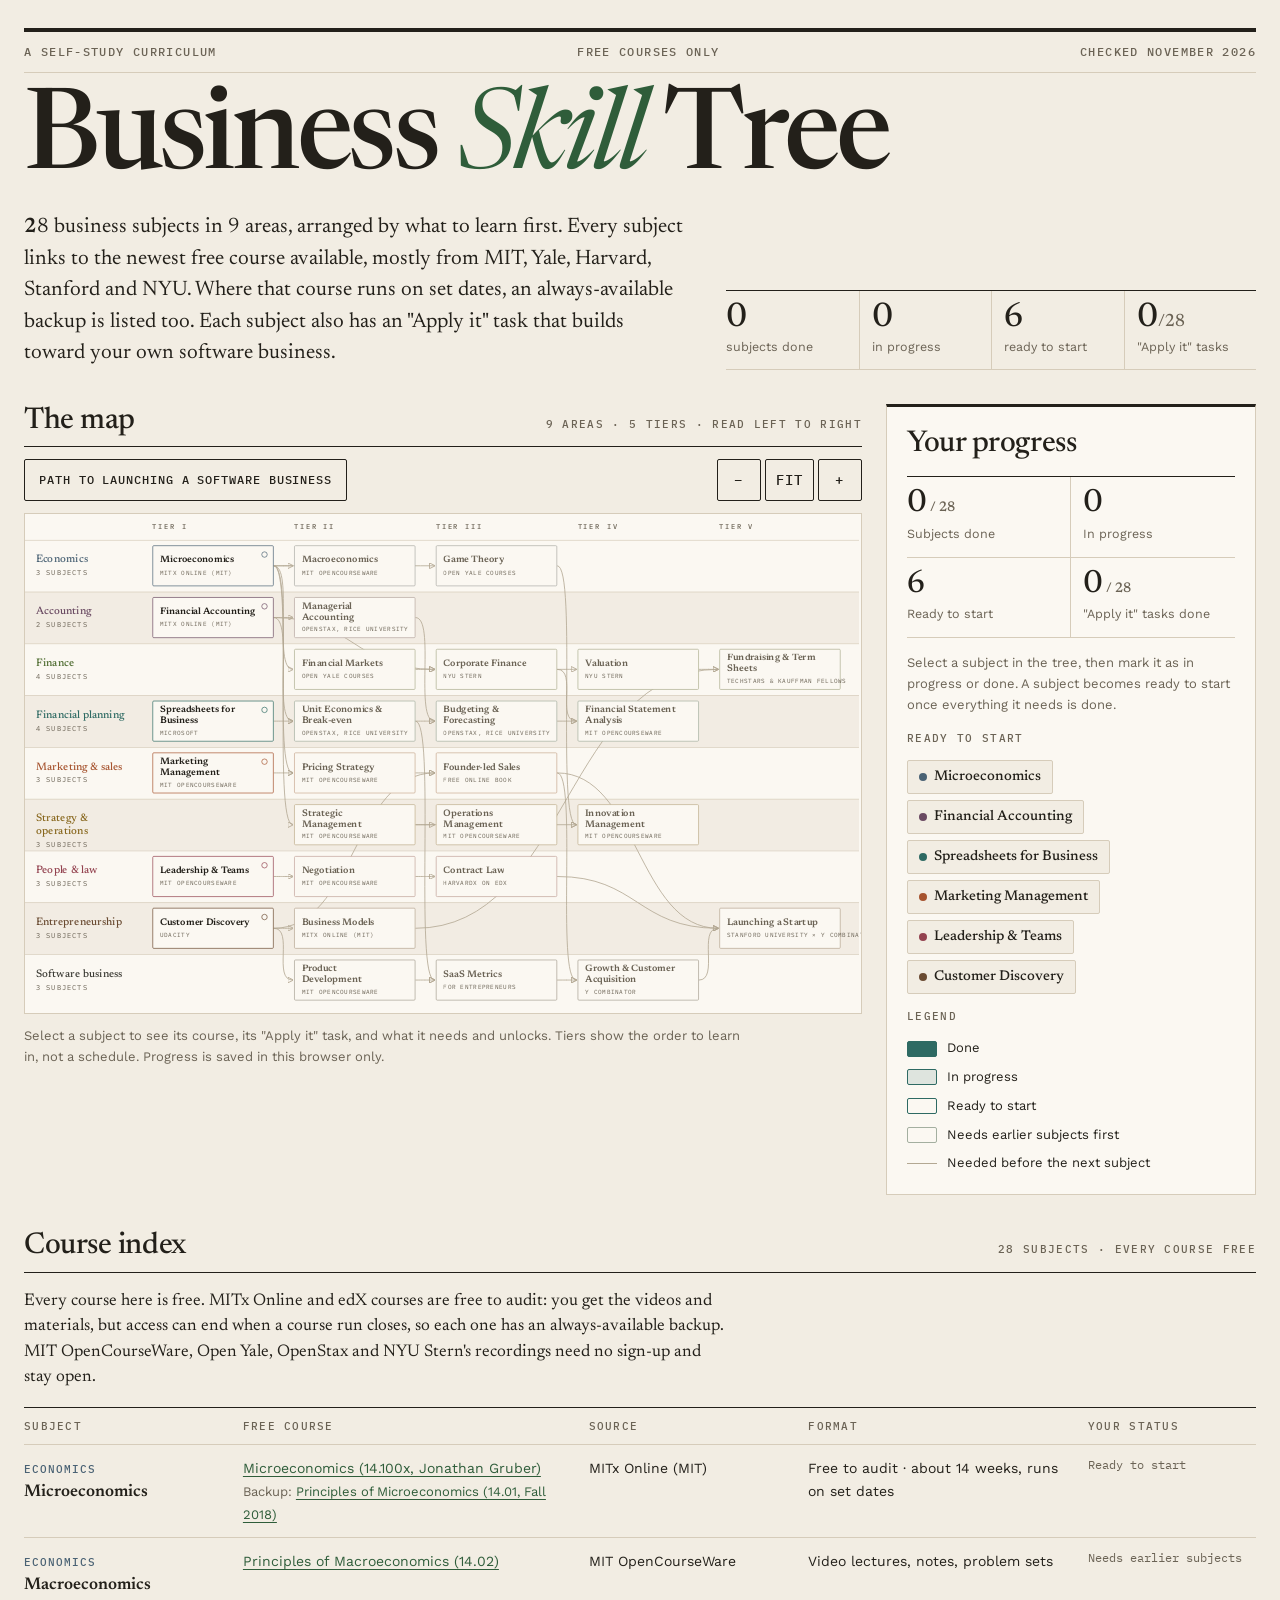
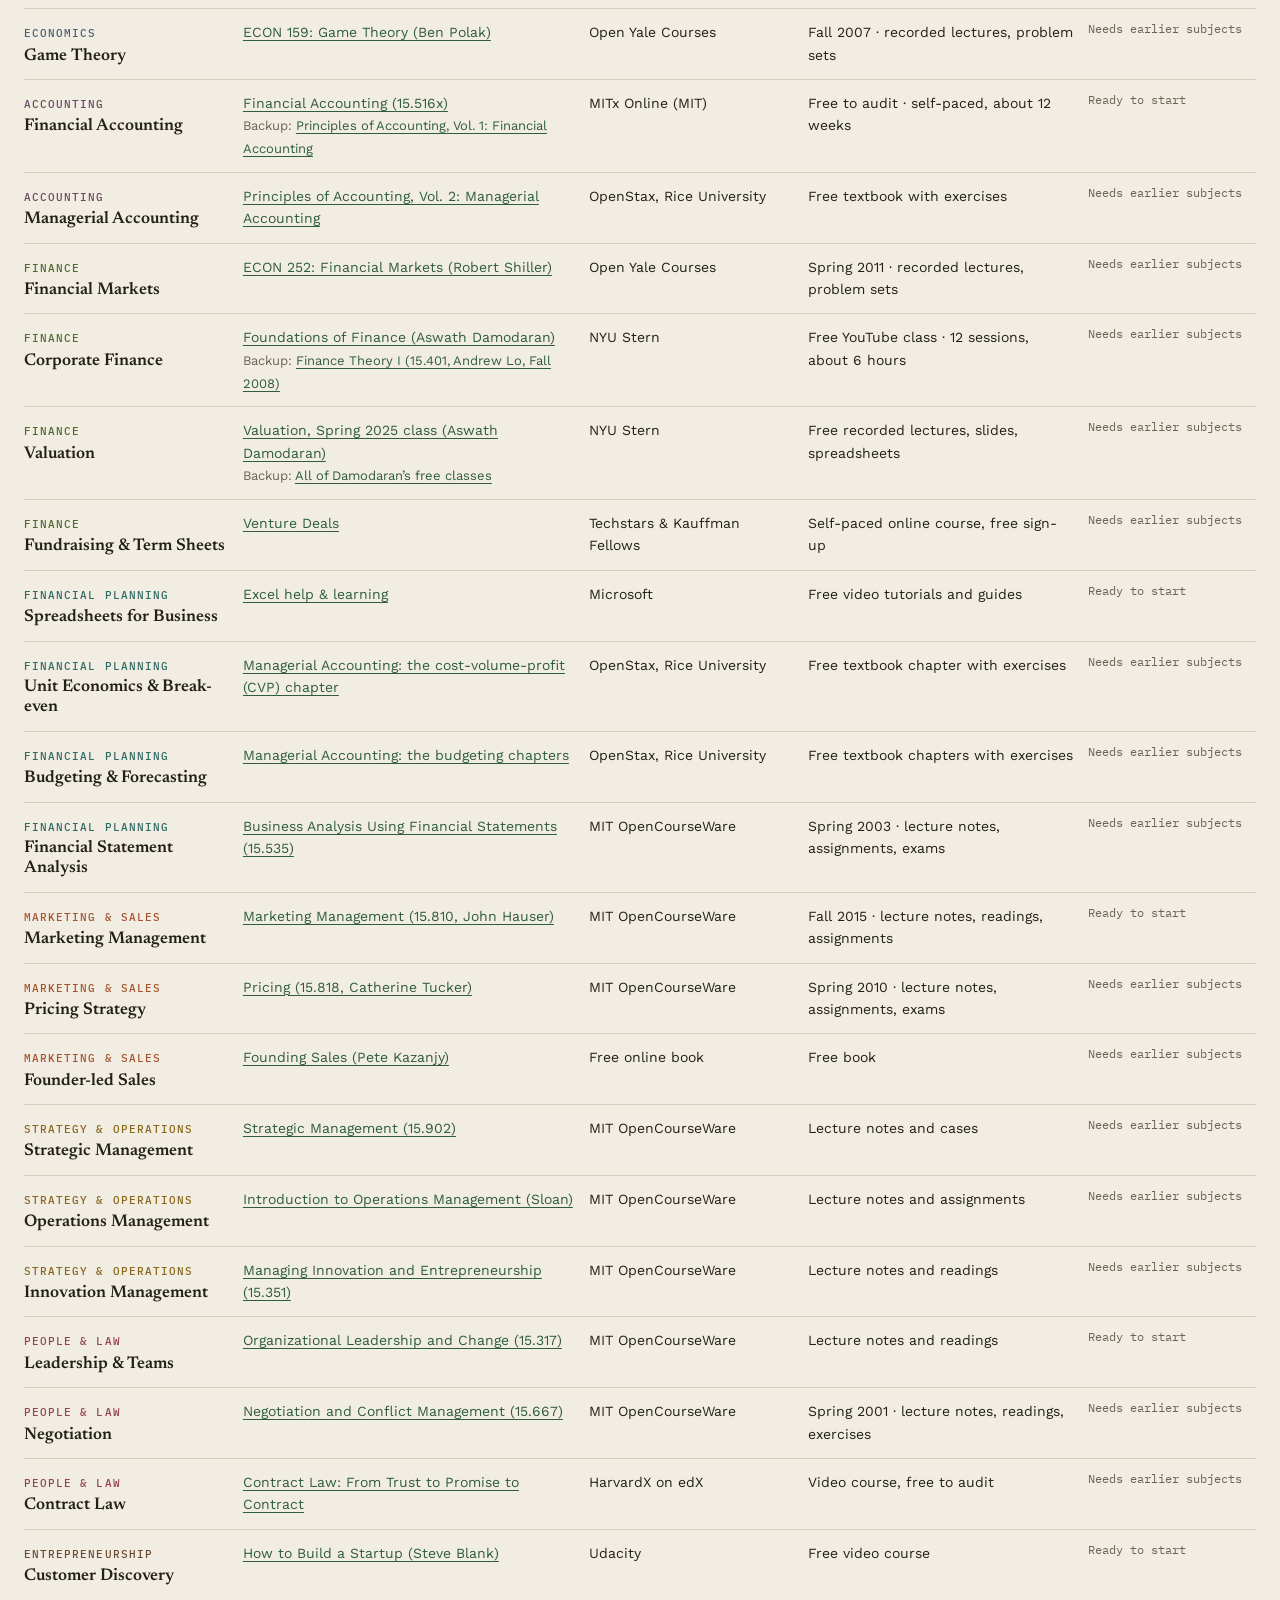
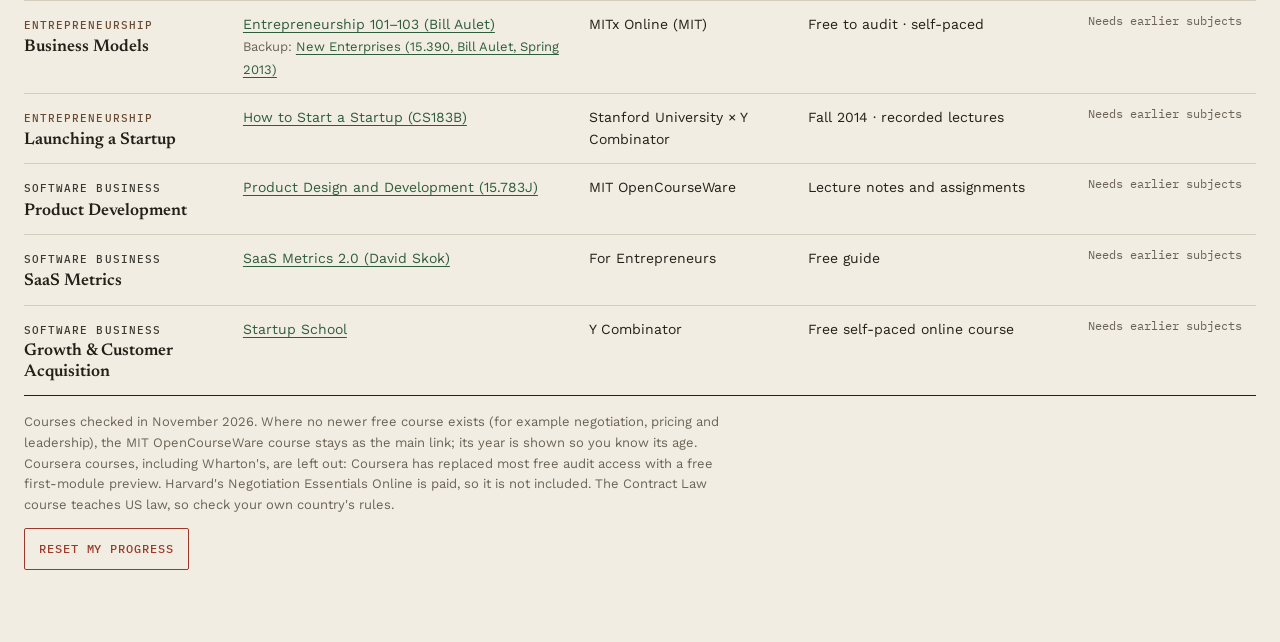
==== index.html @ 98a917b0 "Add Business Skill Tree app A single-page self-study map of 28 business subjects linked to free cour" ====
<!doctype html>
<html lang="en">
<head>
<meta charset="utf-8">
<meta name="viewport" content="width=device-width, initial-scale=1, viewport-fit=cover">
<title>Business Skill Tree</title>
<link rel="preconnect" href="https://fonts.googleapis.com">
<link rel="preconnect" href="https://fonts.gstatic.com" crossorigin>
<link rel="stylesheet" href="https://fonts.googleapis.com/css2?family=Newsreader:ital,opsz,wght@0,6..72,400;0,6..72,500;0,6..72,600;1,6..72,400;1,6..72,500&family=Work+Sans:wght@400;500;600&family=IBM+Plex+Mono:wght@400;500&display=swap">
<style>
/* Layout: editorial masthead over a field-guide spread: skill-tree plate (rows = areas, columns = tiers) beside a notes column; course index below.
   Palette: paper, soil ink, moss accent; each area takes a natural pigment (stone, heather, moss, sage, clay, ochre, madder, soil, graphite). */
:root{
  --paper:#F2EDE3; --sheet:#FBF8F2; --wash:#EAE3D6; --ink:#23201A; --muted:#6B6355; --rule:#D6CCBA; --edge:#B3A893; --focus:#23201A;
  --accent:#2F5D3A; --accent-wash:#E2E8DA; --good:#3E6B34; --danger:#9B3A2A; --on-lane:#FBF8F2;
  --econ:#4A6274; --acct:#6A4A62; --fin:#4D6B2F; --plan:#2E6A63; --mkt:#A6532E; --strat:#87661C; --people:#93424F; --entre:#6A4B32; --soft:#3A3A33;
  --f-display:"Newsreader", "Iowan Old Style", Georgia, serif;
  --f-body:"Work Sans", ui-sans-serif, system-ui, -apple-system, "Segoe UI", sans-serif;
  --f-mono:"IBM Plex Mono", ui-monospace, SFMono-Regular, Menlo, monospace;
}
@media (prefers-color-scheme: dark){ :root:not([data-theme="light"]){
  --paper:#1A1712; --sheet:#221E18; --wash:#2B261E; --ink:#EDE6D8; --muted:#A89F8E; --rule:#3A342B; --edge:#5A5244; --focus:#EDE6D8;
  --accent:#9CC59F; --accent-wash:#26301F; --good:#A8C487; --danger:#E38C78; --on-lane:#1A1712;
  --econ:#9DB4C6; --acct:#C6A2BC; --fin:#A8C487; --plan:#86C2B8; --mkt:#E39A72; --strat:#D9B866; --people:#E0959F; --entre:#C9A57F; --soft:#D8D2C2;
  color-scheme:dark } }
:root[data-theme="dark"]{
  --paper:#1A1712; --sheet:#221E18; --wash:#2B261E; --ink:#EDE6D8; --muted:#A89F8E; --rule:#3A342B; --edge:#5A5244; --focus:#EDE6D8;
  --accent:#9CC59F; --accent-wash:#26301F; --good:#A8C487; --danger:#E38C78; --on-lane:#1A1712;
  --econ:#9DB4C6; --acct:#C6A2BC; --fin:#A8C487; --plan:#86C2B8; --mkt:#E39A72; --strat:#D9B866; --people:#E0959F; --entre:#C9A57F; --soft:#D8D2C2;
  color-scheme:dark }

*{box-sizing:border-box}
body{background:var(--paper);color:var(--ink);font:400 15px/1.6 var(--f-body)}
.wrap{max-width:1500px;margin:0 auto;padding-block:20px 64px;padding-left:max(16px, env(safe-area-inset-left, 0px));padding-right:max(16px, env(safe-area-inset-right, 0px));display:flex;flex-direction:column;gap:34px}
h1,h2,h3{margin:0;text-wrap:balance}
h1,h2{font-family:var(--f-display);font-weight:500;letter-spacing:-.015em}
h2{font-size:clamp(24px,2.6vw,30px);line-height:1.15}
h3{font:500 11px/1.3 var(--f-mono);text-transform:uppercase;letter-spacing:.12em;color:var(--muted)}
p{margin:0}
a{color:var(--accent);text-underline-offset:3px;text-decoration-thickness:1px}
.mono{font-family:var(--f-mono)}

/* Masthead */
header.mast{display:flex;flex-direction:column;gap:18px;border-top:4px solid var(--ink);padding-top:12px}
.dateline{display:flex;flex-wrap:wrap;justify-content:space-between;gap:6px 18px;font:500 11.5px/1.4 var(--f-mono);text-transform:uppercase;letter-spacing:.12em;color:var(--muted);padding-bottom:12px;border-bottom:1px solid var(--rule)}
.mast h1{font-size:clamp(48px,9vw,112px);line-height:.92;letter-spacing:-.035em;font-weight:500;font-variation-settings:"opsz" 72}
.mast h1 em{font-style:italic;font-weight:400;color:var(--accent)}
.mast-row{display:grid;grid-template-columns:minmax(0,1fr);gap:18px 40px;align-items:end}
@media (min-width:900px){.mast-row{grid-template-columns:minmax(0,1.25fr) minmax(0,1fr)}}
.lede{max-width:56ch;font:400 clamp(18px,1.7vw,21px)/1.5 var(--f-display);color:var(--ink)}
.lede::first-letter{font-weight:600}
.stats{display:grid;grid-template-columns:repeat(4,minmax(0,1fr));border-top:1px solid var(--ink);border-bottom:1px solid var(--rule)}
.stats span{display:flex;flex-direction:column;gap:2px;padding:10px 12px 12px;font-size:12.5px;color:var(--muted);border-left:1px solid var(--rule)}
.stats span:first-child{border-left:0;padding-left:0}
.stats b{font:500 34px/1 var(--f-display);color:var(--ink);font-variant-numeric:oldstyle-nums proportional-nums}
@media (max-width:520px){.stats{grid-template-columns:repeat(2,minmax(0,1fr))}.stats span:nth-child(3){border-left:0;padding-left:0}.stats span:nth-child(n+3){border-top:1px solid var(--rule)}}

.app{display:grid;grid-template-columns:minmax(0,1fr);gap:24px;align-items:start}
@media (min-width:1080px){.app{grid-template-columns:minmax(0,1fr) 370px}}
.treecol{display:flex;flex-direction:column;gap:12px;min-width:0}
.section-head{display:flex;flex-wrap:wrap;align-items:baseline;justify-content:space-between;gap:8px 16px;border-bottom:1px solid var(--ink);padding-bottom:8px}
.section-head .kicker{font:500 11px/1 var(--f-mono);letter-spacing:.12em;text-transform:uppercase;color:var(--muted)}
.toolbar{display:flex;flex-wrap:wrap;gap:8px;align-items:center}
.toolbar .sp{flex:1}
.btn{font:500 11.5px/1 var(--f-mono);text-transform:uppercase;letter-spacing:.08em;color:var(--ink);background:transparent;border:1px solid var(--ink);border-radius:2px;padding:12px 14px;cursor:pointer;min-height:42px}
.btn:hover{background:var(--wash)}
.btn[aria-pressed="true"]{background:var(--ink);color:var(--paper)}
.btn.danger{color:var(--danger);border-color:var(--danger)}
button:focus-visible,a:focus-visible{outline:2px solid var(--focus);outline-offset:2px}
.zoom{display:flex;gap:4px}
.zoom .btn{min-width:44px;text-align:center;font-size:14px;padding:12px 10px}
.viewport{position:relative;overflow:auto;max-height:min(80vh,1000px);background:var(--sheet);border:1px solid var(--rule);overscroll-behavior:contain}
.sizer{position:relative}
.canvas{position:absolute;left:0;top:0;transform-origin:0 0}
.band{position:absolute;left:0;right:0;border-top:1px solid var(--rule)}
.band.alt{background:color-mix(in srgb, var(--wash) 55%, var(--sheet))}
.lane-label{position:absolute;left:16px;width:144px;font:500 16px/1.15 var(--f-display);color:var(--c)}
.lane-label small{display:block;font:400 10.5px/1.3 var(--f-mono);letter-spacing:.06em;color:var(--muted);margin-top:4px;text-transform:uppercase}
.tier{position:absolute;top:13px;font:500 11px/1 var(--f-mono);color:var(--muted);letter-spacing:.14em}
svg.edges{position:absolute;left:0;top:0;overflow:visible;pointer-events:none}
svg.edges path{fill:none;stroke:var(--edge);stroke-width:1.2;transition:opacity .15s}
svg.edges path.on{stroke:var(--ink);stroke-width:1.8;opacity:1}
svg.edges path.off{opacity:.1}

.node{position:absolute;width:178px;height:60px;border-radius:2px;border:1px solid var(--c);background:var(--sheet);color:var(--ink);text-align:left;padding:6px 24px 6px 10px;display:flex;flex-direction:column;justify-content:center;gap:3px;cursor:pointer;transition:opacity .15s,background .15s}
.node .nm{font:600 14px/1.12 var(--f-display);display:-webkit-box;-webkit-line-clamp:2;-webkit-box-orient:vertical;overflow:hidden}
.node .sub{font:400 9.5px/1.2 var(--f-mono);letter-spacing:.03em;color:var(--muted);white-space:nowrap;overflow:hidden;text-overflow:ellipsis;text-transform:uppercase}
.node .st{position:absolute;top:8px;right:8px;width:9px;height:9px;border-radius:50%}
.node.ready .st{border:1.5px solid var(--c)}
.node.doing{background:color-mix(in srgb, var(--c) 14%, var(--sheet))}
.node.doing .st{background:var(--c)}
.node.done{background:var(--c);color:var(--on-lane)}
.node.done .sub{color:var(--on-lane);opacity:.85}
.node.done .st{width:auto;height:auto;border-radius:0;top:6px;right:8px;font:600 12px/1 var(--f-body)}
.node.done .st::before{content:"\2713"}
.node.locked{border-color:color-mix(in srgb, var(--c) 30%, var(--rule));color:var(--muted)}
.node.sel{outline:2px solid var(--focus);outline-offset:3px}
.node.dim{opacity:.22}
.hint{font-size:13px;color:var(--muted);max-width:90ch}

.panel{background:var(--sheet);border:1px solid var(--rule);border-top:3px solid var(--c, var(--ink));padding:20px;display:flex;flex-direction:column;gap:15px;min-width:0}
@media (min-width:1080px){.panel{position:sticky;top:calc(env(safe-area-inset-top, 0px) + 16px);max-height:calc(100vh - 32px);overflow:auto}}
.panel > *{flex-shrink:0}
.panel h2{font-size:30px}
.p-lane{font:500 11px/1.3 var(--f-mono);letter-spacing:.12em;color:var(--c)}
.seg{display:flex;border:1px solid var(--ink);border-radius:2px;overflow:hidden}
.seg button{flex:1;font:500 11px/1 var(--f-mono);letter-spacing:.06em;text-transform:uppercase;padding:13px 4px;border:0;background:transparent;color:var(--ink);cursor:pointer}
.seg button+button{border-left:1px solid var(--ink)}
.seg button[aria-pressed="true"]{background:var(--c);color:var(--on-lane)}
.about{font:400 18px/1.45 var(--f-display)}
.course{display:flex;flex-direction:column;gap:4px;text-decoration:none;border:1px solid var(--ink);border-radius:2px;padding:13px 14px;color:var(--ink);background:var(--paper)}
.course:hover{background:var(--wash)}
.course b{font:600 17px/1.25 var(--f-display)}
.course span{font-size:12.5px;color:var(--muted)}
.course .go{font:500 11px/1 var(--f-mono);letter-spacing:.1em;text-transform:uppercase;color:var(--accent);margin-top:4px}
.alt{font-size:14px}
.alt a{font-weight:500}
.alt span{color:var(--muted)}
.apply{background:var(--accent-wash);border-radius:2px;padding:14px 15px;display:flex;flex-direction:column;gap:10px}
.apply h3{color:var(--accent)}
.check{display:flex;gap:10px;align-items:flex-start;font:400 16px/1.4 var(--f-display);cursor:pointer}
.check input{width:20px;height:20px;margin:2px 0 0;accent-color:var(--good);flex:none}
.chips{display:flex;flex-wrap:wrap;gap:6px}
.chip{font:500 14px/1 var(--f-display);padding:9px 11px;border-radius:2px;border:1px solid var(--rule);background:var(--paper);color:var(--ink);cursor:pointer;display:inline-flex;align-items:center;gap:7px}
.chip:hover{border-color:var(--ink)}
.chip i{width:8px;height:8px;border-radius:50%;background:var(--c);display:inline-block}
.none{font-size:13px;color:var(--muted)}
.legend{display:grid;gap:8px;font-size:13px}
.legend div{display:flex;align-items:center;gap:10px}
.sw{width:30px;height:16px;border-radius:2px;border:1px solid var(--plan);flex:none;background:var(--sheet)}
.sw.done{background:var(--plan)}
.sw.doing{background:color-mix(in srgb, var(--plan) 14%, var(--sheet))}
.sw.locked{border-color:color-mix(in srgb, var(--plan) 30%, var(--rule))}
.ln{width:30px;flex:none;border-top:1.2px solid var(--edge)}
.progress{display:grid;grid-template-columns:repeat(2,minmax(0,1fr));border-top:1px solid var(--ink)}
.progress div{padding:10px 0 12px;border-bottom:1px solid var(--rule)}
.progress div:nth-child(odd){padding-right:12px;border-right:1px solid var(--rule)}
.progress div:nth-child(even){padding-left:12px}
.progress b{display:block;font:500 32px/1.05 var(--f-display);font-variant-numeric:oldstyle-nums proportional-nums}
.progress span{font-size:12.5px;color:var(--muted)}
.linkbtn{background:none;border:0;padding:6px 0;color:var(--accent);font:500 11px var(--f-mono);letter-spacing:.1em;text-transform:uppercase;cursor:pointer;text-decoration:underline;text-underline-offset:3px;align-self:flex-start}

section.list{display:flex;flex-direction:column;gap:16px}
.list .intro{max-width:70ch;font:400 17px/1.5 var(--f-display);color:var(--ink)}
.tablewrap{overflow-x:auto;border-top:1px solid var(--ink);border-bottom:1px solid var(--ink)}
table{border-collapse:collapse;width:100%;min-width:860px;font-size:14px}
th,td{text-align:left;padding:12px 14px 12px 0;border-bottom:1px solid var(--rule);vertical-align:top}
th{font:500 10.5px/1.2 var(--f-mono);text-transform:uppercase;letter-spacing:.12em;color:var(--muted)}
tr:last-child td{border-bottom:0}
td .area{font:500 10.5px/1.3 var(--f-mono);letter-spacing:.1em;text-transform:uppercase;color:var(--c)}
td button.subj{background:none;border:0;padding:0;margin-top:2px;font:600 17px/1.2 var(--f-display);color:var(--ink);cursor:pointer;text-align:left}
td button.subj:hover{color:var(--accent);text-decoration:underline;text-underline-offset:3px}
.stcell{font:400 12px/1.4 var(--f-mono);color:var(--muted);white-space:nowrap}
.foot{font-size:13px;color:var(--muted);display:flex;flex-direction:column;gap:12px;max-width:90ch}
.confirm{display:flex;flex-wrap:wrap;align-items:center;gap:8px;font-size:13.5px}
@media (prefers-reduced-motion: reduce){*{transition:none!important;scroll-behavior:auto!important}}
</style>
</head>
<body>

<div class="wrap">
  <header class="mast">
    <div class="dateline"><span>A self-study curriculum</span><span>Free courses only</span><span>Checked November 2026</span></div>
    <h1>Business <em>Skill</em> Tree</h1>
    <div class="mast-row">
    <p class="lede">28 business subjects in 9 areas, arranged by what to learn first. Every subject links to the newest free course available, mostly from MIT, Yale, Harvard, Stanford and NYU. Where that course runs on set dates, an always-available backup is listed too. Each subject also has an "Apply it" task that builds toward your own software business.</p>
    <div class="stats" id="stats"></div>
    </div>
  </header>

  <div class="app">
    <div class="treecol">
      <div class="section-head"><h2>The map</h2><span class="kicker">9 areas · 5 tiers · read left to right</span></div>
      <div class="toolbar">
        <button class="btn" id="tPath" aria-pressed="false">Path to launching a software business</button>
        <span class="sp"></span>
        <div class="zoom" role="group" aria-label="Zoom">
          <button class="btn" id="zOut" aria-label="Zoom out">−</button>
          <button class="btn" id="zFit">Fit</button>
          <button class="btn" id="zIn" aria-label="Zoom in">+</button>
        </div>
      </div>
      <div class="viewport" id="viewport">
        <div class="sizer" id="sizer"><div class="canvas" id="canvas"></div></div>
      </div>
      <p class="hint">Select a subject to see its course, its "Apply it" task, and what it needs and unlocks. Tiers show the order to learn in, not a schedule. Progress is saved in this browser only.</p>
    </div>
    <aside class="panel" id="panel" aria-live="polite"></aside>
  </div>

  <section class="list">
    <div class="section-head"><h2>Course index</h2><span class="kicker">28 subjects · every course free</span></div>
    <p class="intro">Every course here is free. MITx Online and edX courses are free to audit: you get the videos and materials, but access can end when a course run closes, so each one has an always-available backup. MIT OpenCourseWare, Open Yale, OpenStax and NYU Stern's recordings need no sign-up and stay open.</p>
    <div class="tablewrap">
      <table>
        <thead><tr><th>Subject</th><th>Free course</th><th>Source</th><th>Format</th><th>Your status</th></tr></thead>
        <tbody id="rows"></tbody>
      </table>
    </div>
    <div class="foot">
      <span>Courses checked in November 2026. Where no newer free course exists (for example negotiation, pricing and leadership), the MIT OpenCourseWare course stays as the main link; its year is shown so you know its age. Coursera courses, including Wharton's, are left out: Coursera has replaced most free audit access with a free first-module preview. Harvard's Negotiation Essentials Online is paid, so it is not included. The Contract Law course teaches US law, so check your own country's rules.</span>
      <div class="confirm" id="resetArea"><button class="btn danger" id="resetBtn">Reset my progress</button></div>
    </div>
  </section>
</div>

<script>
(function(){
const OCW = q => 'https://ocw.mit.edu/search/?q=' + encodeURIComponent(q);
const OSX_MGMT = 'https://openstax.org/books/principles-managerial-accounting/pages/preface';
const LANES = [
  {id:'econ', name:'Economics'},
  {id:'acct', name:'Accounting'},
  {id:'fin', name:'Finance'},
  {id:'plan', name:'Financial planning'},
  {id:'mkt', name:'Marketing & sales'},
  {id:'strat', name:'Strategy & operations'},
  {id:'people', name:'People & law'},
  {id:'entre', name:'Entrepreneurship'},
  {id:'soft', name:'Software business'}
];
// t = tier (0-4), r = lane row. c = main course {n:name, by:source, f:format, u:url}. alt = free alternatives.
const N = [
 {id:'micro', n:'Microeconomics', r:0, t:0,
  c:{n:'Microeconomics (14.100x, Jonathan Gruber)', by:'MITx Online (MIT)', f:'Free to audit · about 14 weeks, runs on set dates', u:'https://mitxonline.mit.edu/courses/course-v1:MITxT+14.100x'},
  b:{n:'Principles of Microeconomics (14.01, Fall 2018)', by:'MIT OpenCourseWare', u:OCW('14.01 Principles of Microeconomics')},
  alt:[{n:'Principles of Microeconomics (textbook)', by:'OpenStax, Rice University', u:'https://openstax.org/subjects/economics'}],
  about:'How prices, supply and demand, and competition work for individual buyers and companies.',
  why:'Explains how customers decide what to buy and how competitors react to your prices.',
  apply:'List 3 alternatives your customers use today and roughly what each costs them.'},
 {id:'macro', n:'Macroeconomics', r:0, t:1, pre:['micro'],
  c:{n:'Principles of Macroeconomics (14.02)', by:'MIT OpenCourseWare', f:'Video lectures, notes, problem sets', u:OCW('14.02 Principles of Macroeconomics')},
  alt:[{n:'Principles of Macroeconomics (textbook)', by:'OpenStax, Rice University', u:'https://openstax.org/subjects/economics'}],
  about:'Inflation, interest rates, unemployment and economic cycles.',
  why:'The wider economy affects customer budgets, borrowing costs and how willing investors are to fund startups.',
  apply:'Write two sentences on how a recession would change demand for your product.'},
 {id:'game', n:'Game Theory', r:0, t:2, pre:['micro'],
  c:{n:'ECON 159: Game Theory (Ben Polak)', by:'Open Yale Courses', f:'Fall 2007 · recorded lectures, problem sets', u:'https://oyc.yale.edu/economics/econ-159'},
  about:'Strategic thinking when your result depends on what others do.',
  why:'Helps with pricing against rivals, negotiations and partnership deals.',
  apply:'Map how your two closest competitors might react if you launch at a lower price.'},

 {id:'finacct', n:'Financial Accounting', r:1, t:0,
  c:{n:'Financial Accounting (15.516x)', by:'MITx Online (MIT)', f:'Free to audit · self-paced, about 12 weeks', u:'https://mitxonline.mit.edu/courses/course-v1:MITxT+15.516x/'},
  b:{n:'Principles of Accounting, Vol. 1: Financial Accounting', by:'OpenStax, Rice University', u:'https://openstax.org/books/principles-financial-accounting/pages/preface'},
  alt:[{n:'Corporate Financial Accounting (Sloan)', by:'MIT OpenCourseWare', u:OCW('Corporate Financial Accounting')}],
  about:'The three main financial statements: income statement, balance sheet and cash flow statement.',
  why:'Investors, banks and tax offices all read your business through these statements.',
  apply:'Sketch a simple income statement for your first year: revenue, costs and profit.'},
 {id:'mgmtacct', n:'Managerial Accounting', r:1, t:1, pre:['finacct'],
  c:{n:'Principles of Accounting, Vol. 2: Managerial Accounting', by:'OpenStax, Rice University', f:'Free textbook with exercises', u:OSX_MGMT},
  about:'Costs inside the business: fixed and variable costs, cost behavior, and costing methods.',
  why:'Tells you what each product or customer really costs you.',
  apply:'List your fixed monthly costs and your variable cost for each new customer.'},

 {id:'markets', n:'Financial Markets', r:2, t:1, pre:['micro'],
  c:{n:'ECON 252: Financial Markets (Robert Shiller)', by:'Open Yale Courses', f:'Spring 2011 · recorded lectures, problem sets', u:'https://oyc.yale.edu/economics/econ-252'},
  about:'How stocks, bonds, banks and investors work, and how they price risk.',
  why:'Background for raising money and understanding what investors expect in return.',
  apply:'Compare 3 ways to fund your business (savings, a loan, an investor) with one pro and one con each.'},
 {id:'corpfin', n:'Corporate Finance', r:2, t:2, pre:['finacct','markets'],
  c:{n:'Foundations of Finance (Aswath Damodaran)', by:'NYU Stern', f:'Free YouTube class · 12 sessions, about 6 hours', u:'https://www.youtube.com/playlist?list=PLUkh9m2BorqndWimijiJ-VCAXjJUrzJQU'},
  b:{n:'Finance Theory I (15.401, Andrew Lo, Fall 2008)', by:'MIT OpenCourseWare', u:OCW('15.401 Finance Theory')},
  about:'Time value of money, risk and return, and how companies decide which projects to fund.',
  why:'Lets you compare choices, like building a feature or hiring a salesperson, in money terms.',
  apply:'Work out how many months a planned marketing spend would take to pay back.'},
 {id:'valuation', n:'Valuation', r:2, t:3, pre:['corpfin'],
  c:{n:'Valuation, Spring 2025 class (Aswath Damodaran)', by:'NYU Stern', f:'Free recorded lectures, slides, spreadsheets', u:'https://pages.stern.nyu.edu/~adamodar/New_Home_Page/webcasteqspr25.htm'},
  b:{n:'All of Damodaran’s free classes', by:'NYU Stern', u:'https://pages.stern.nyu.edu/~adamodar/'},
  about:'How to estimate what a business is worth, including young companies with little revenue.',
  why:'You need it to judge investor offers and how much of your company to give up.',
  apply:'Find 3 similar software companies and note how investors value them (for example, a multiple of revenue).'},
 {id:'fund', n:'Fundraising & Term Sheets', r:2, t:4, pre:['valuation','bizmodel'],
  c:{n:'Venture Deals', by:'Techstars & Kauffman Fellows', f:'Self-paced online course, free sign-up', u:'https://venturedeals.techstars.com/'},
  alt:[{n:'Entrepreneurship 104: Fundamentals of Entrepreneurship Finance', by:'MITx Online (MIT) · check whether a run is open', u:'https://mitxonline.mit.edu/courses/course-v1:MITxT+Bootcamp4/'}],
  about:'Term sheets, valuation, dilution and how venture deals are negotiated.',
  why:'Keeps you from signing terms you don’t understand.',
  apply:'Choose your funding path (self-funded, loan, angel or venture capital) and write down why.'},

 {id:'excel', n:'Spreadsheets for Business', r:3, t:0,
  c:{n:'Excel help & learning', by:'Microsoft', f:'Free video tutorials and guides', u:'https://support.microsoft.com/en-us/excel'},
  about:'Formulas, tables, charts and simple models in a spreadsheet (Excel or Google Sheets).',
  why:'Every budget, forecast and model in this tree is built in a spreadsheet.',
  apply:'Set up a spreadsheet with tabs for costs, prices and a 12-month forecast.'},
 {id:'unitecon', n:'Unit Economics & Break-even', r:3, t:1, pre:['excel','finacct'],
  c:{n:'Managerial Accounting: the cost-volume-profit (CVP) chapter', by:'OpenStax, Rice University', f:'Free textbook chapter with exercises', u:OSX_MGMT},
  alt:[{n:'Entrepreneurship 104: Fundamentals of Entrepreneurship Finance', by:'MITx Online (MIT) · check whether a run is open', u:'https://mitxonline.mit.edu/courses/course-v1:MITxT+Bootcamp4/'},
       {n:'New Enterprises (15.390)', by:'MIT OpenCourseWare', u:'https://ocw.mit.edu/courses/15-390-new-enterprises-spring-2013/'}],
  about:'Revenue and cost per customer, contribution margin and the break-even point.',
  why:'Shows how many customers you need before the business stops losing money.',
  apply:'Build a break-even sheet: price per user, cost per user, monthly fixed costs, and users needed to break even.'},
 {id:'budget', n:'Budgeting & Forecasting', r:3, t:2, pre:['unitecon','mgmtacct'],
  c:{n:'Managerial Accounting: the budgeting chapters', by:'OpenStax, Rice University', f:'Free textbook chapters with exercises', u:OSX_MGMT},
  about:'Planning income and spending month by month, then comparing the plan with what really happened.',
  why:'A budget tells you how many months your money will last, often called your runway.',
  apply:'Make a 12-month budget and work out how many months your savings would cover.'},
 {id:'fsa', n:'Financial Statement Analysis', r:3, t:3, pre:['budget','corpfin'],
  c:{n:'Business Analysis Using Financial Statements (15.535)', by:'MIT OpenCourseWare', f:'Spring 2003 · lecture notes, assignments, exams', u:'https://ocw.mit.edu/courses/15-535-business-analysis-using-financial-statements-spring-2003/'},
  about:'Using financial statements to analyze and value a company, including cash flow and earnings quality.',
  why:'Lets you read competitors’ reports and spot problems in your own numbers.',
  apply:'Read one public software company’s annual report and note its revenue growth and gross margin.'},

 {id:'marketing', n:'Marketing Management', r:4, t:0,
  c:{n:'Marketing Management (15.810, John Hauser)', by:'MIT OpenCourseWare', f:'Fall 2015 · lecture notes, readings, assignments', u:'https://ocw.mit.edu/courses/15-810-marketing-management-analytics-frameworks-and-applications-fall-2015/'},
  alt:[{n:'Marketing in the 21st Century (about 6 hours, good short starter)', by:'The Open University, OpenLearn', u:'https://www.open.edu/openlearn/money-business/marketing-the-21st-century'}],
  about:'Choosing target customers, positioning your product and planning the marketing mix.',
  why:'Decides who you sell to and how you describe what you sell.',
  apply:'Write a positioning statement: for [customer] who [need], our product is a [category] that [main benefit].'},
 {id:'pricing', n:'Pricing Strategy', r:4, t:1, pre:['marketing','micro'],
  c:{n:'Pricing (15.818, Catherine Tucker)', by:'MIT OpenCourseWare', f:'Spring 2010 · lecture notes, assignments, exams', u:'https://ocw.mit.edu/courses/15-818-pricing-spring-2010/'},
  about:'Pricing strategies and tactics, willingness to pay and charging different customers different prices.',
  why:'For a software product, price is the fastest way to change revenue.',
  apply:'Draft 3 pricing tiers for your product and what each tier includes.'},
 {id:'sales', n:'Founder-led Sales', r:4, t:2, pre:['pricing','discovery'],
  c:{n:'Founding Sales (Pete Kazanjy)', by:'Free online book', f:'Free book', u:'https://www.foundingsales.com/'},
  about:'How founders find, contact, pitch and close their first business customers.',
  why:'Early customers rarely arrive on their own. Founders usually do the first sales themselves.',
  apply:'List 20 potential first customers and write a 3-sentence outreach message.'},

 {id:'strategy', n:'Strategic Management', r:5, t:1, pre:['micro'],
  c:{n:'Strategic Management (15.902)', by:'MIT OpenCourseWare', f:'Lecture notes and cases', u:OCW('15.902 Strategic Management')},
  about:'Competitive advantage, industry analysis and choosing where to compete.',
  why:'Helps you pick a position that competitors can’t easily copy.',
  apply:'Write down what would make your product hard to copy within 12 months.'},
 {id:'ops', n:'Operations Management', r:5, t:2, pre:['strategy'],
  c:{n:'Introduction to Operations Management (Sloan)', by:'MIT OpenCourseWare', f:'Lecture notes and assignments', u:OCW('Introduction to Operations Management')},
  about:'Processes, capacity, quality and supply chains.',
  why:'Keeps service quality steady as customers grow, for example in support and onboarding.',
  apply:'Map the steps from a customer signing up to getting value, and mark the slowest step.'},
 {id:'innov', n:'Innovation Management', r:5, t:3, pre:['strategy','game'],
  c:{n:'Managing Innovation and Entrepreneurship (15.351)', by:'MIT OpenCourseWare', f:'Lecture notes and readings', u:OCW('Managing Innovation and Entrepreneurship')},
  about:'How new technologies replace old ones, and how companies manage innovation.',
  why:'Software markets change fast. This helps you see changes coming early.',
  apply:'Name one technology change that could make your product less useful, and how you would respond.'},

 {id:'lead', n:'Leadership & Teams', r:6, t:0,
  c:{n:'Organizational Leadership and Change (15.317)', by:'MIT OpenCourseWare', f:'Lecture notes and readings', u:OCW('15.317 Organizational Leadership and Change')},
  about:'Leading people, building teams and managing change.',
  why:'As the company grows, hiring and keeping good people becomes a founder’s main job.',
  apply:'Write the first 3 roles you would hire and what each must achieve in their first 6 months.'},
 {id:'nego', n:'Negotiation', r:6, t:1, pre:['lead'],
  c:{n:'Negotiation and Conflict Management (15.667)', by:'MIT OpenCourseWare', f:'Spring 2001 · lecture notes, readings, exercises', u:'https://ocw.mit.edu/courses/15-667-negotiation-and-conflict-management-spring-2001/'},
  about:'Preparing for negotiations, finding gains for both sides and handling conflict.',
  why:'You will negotiate with customers, suppliers, co-founders and investors.',
  apply:'Prepare for one real negotiation: your goal, your walk-away point and what the other side wants.'},
 {id:'law', n:'Contract Law', r:6, t:2, pre:['nego'],
  c:{n:'Contract Law: From Trust to Promise to Contract', by:'HarvardX on edX', f:'Video course, free to audit', u:'https://www.edx.org/learn/business-law/harvard-university-contract-law-from-trust-to-promise-to-contract'},
  about:'How contracts are formed and enforced, and what happens when one is broken. Teaches US law.',
  why:'Customer agreements, freelancer contracts and who owns your code all depend on contracts.',
  apply:'List the contracts you will need: terms of service, privacy policy, and contractor agreements that give you ownership of the code.'},

 {id:'discovery', n:'Customer Discovery', r:7, t:0,
  c:{n:'How to Build a Startup (Steve Blank)', by:'Udacity', f:'Free video course', u:'https://www.udacity.com/course/how-to-build-a-startup--ep245'},
  alt:[{n:'Entrepreneurship 101–103 (Bill Aulet)', by:'MITx Online (MIT) · self-paced', u:'https://mitxonline.mit.edu/courses/course-v1:MITxT+Bootcamp3'}],
  about:'Testing a business idea by talking to real customers before you build it.',
  why:'The most common reason startups fail is building something nobody wants.',
  apply:'Interview 10 potential customers about their problem, without pitching your idea.'},
 {id:'bizmodel', n:'Business Models', r:7, t:1, pre:['discovery'],
  c:{n:'Entrepreneurship 101–103 (Bill Aulet)', by:'MITx Online (MIT)', f:'Free to audit · self-paced', u:'https://mitxonline.mit.edu/courses/course-v1:MITxT+Bootcamp3'},
  b:{n:'New Enterprises (15.390, Bill Aulet, Spring 2013)', by:'MIT OpenCourseWare', u:'https://ocw.mit.edu/courses/15-390-new-enterprises-spring-2013/'},
  about:'A step-by-step method (from Disciplined Entrepreneurship) for finding a market, defining the product and planning a new company.',
  why:'Turns an idea into a complete plan you can test.',
  apply:'Fill in a one-page business model: customer, value, channels, revenue and costs.'},
 {id:'launch', n:'Launching a Startup', r:7, t:4, pre:['growth','sales','law'],
  c:{n:'How to Start a Startup (CS183B)', by:'Stanford University × Y Combinator', f:'Fall 2014 · recorded lectures', u:'https://startupclass.samaltman.com/'},
  alt:[{n:'Startup School', by:'Y Combinator', u:'https://www.startupschool.org/'}],
  about:'Lectures from founders and investors on ideas, products, teams, growth and fundraising.',
  why:'Puts the whole tree together through the experience of people who have done it.',
  apply:'Write a one-page launch plan: how you will get your first 100 users, a launch date and what you will measure.'},

 {id:'product', n:'Product Development', r:8, t:1, pre:['discovery'],
  c:{n:'Product Design and Development (15.783J)', by:'MIT OpenCourseWare', f:'Lecture notes and assignments', u:OCW('Product Design and Development')},
  about:'How products are planned, designed and tested, from idea to launch.',
  why:'Gives you a method for deciding what to build first, your minimum viable product (MVP).',
  apply:'List the 3 features your first version must have, and 5 you will leave out.'},
 {id:'saas', n:'SaaS Metrics', r:8, t:2, pre:['unitecon','product'],
  c:{n:'SaaS Metrics 2.0 (David Skok)', by:'For Entrepreneurs', f:'Free guide', u:'https://www.forentrepreneurs.com/saas-metrics-2/'},
  about:'Monthly recurring revenue (MRR), churn, customer acquisition cost (CAC) and lifetime value (LTV).',
  why:'These numbers show whether a subscription business is healthy.',
  apply:'Estimate your CAC and LTV, and check that LTV is at least 3 times CAC.'},
 {id:'growth', n:'Growth & Customer Acquisition', r:8, t:3, pre:['saas','sales'],
  c:{n:'Startup School', by:'Y Combinator', f:'Free self-paced online course', u:'https://www.startupschool.org/'},
  about:'Finding early users, choosing growth channels and measuring what works.',
  why:'Building the product is half the job. Getting people to use it is the other half.',
  apply:'Pick 2 channels to test for your first users and set a weekly target for each.'}
];

const T = 5, ROWS = LANES.length, PADL = 172, COLW = 208, NW = 178, NH = 60, ROWH = 76, HEAD = 38;
const W = PADL + T*COLW + 12, H = HEAD + ROWS*ROWH + 10;
const byId = {}; N.forEach(n => { n.pre = n.pre || []; n.alt = n.alt || []; n.lane = LANES[n.r].id; byId[n.id] = n; });
const EDGES = []; N.forEach(n => n.pre.forEach(p => EDGES.push({a:p, b:n.id})));
const esc = s => String(s).replace(/[&<>"']/g, c => ({'&':'&amp;','<':'&lt;','>':'&gt;','"':'&quot;',"'":'&#39;'}[c]));

const KEY = 'biz-skill-tree-v1';
let S = {prog:{}, apply:{}};
try { const v = JSON.parse(localStorage.getItem(KEY) || 'null'); if (v && typeof v === 'object') S = {prog:v.prog || {}, apply:v.apply || {}}; } catch(e) {}
const save = () => { try { localStorage.setItem(KEY, JSON.stringify(S)); } catch(e) {} };

let pathMode = false, sel = null, scale = 1;
function status(id){
  const s = S.prog[id]; if (s === 'done' || s === 'doing') return s;
  return byId[id].pre.every(p => S.prog[p] === 'done') ? 'ready' : 'locked';
}
const STATUS_TEXT = {done:'Done', doing:'In progress', ready:'Ready to start', locked:'Needs earlier subjects'};

const nx = n => PADL + n.t*COLW + (COLW-NW)/2, ny = n => HEAD + n.r*ROWH + (ROWH-NH)/2;
function pathD(e){
  let a = byId[e.a], b = byId[e.b];
  const sx = nx(a)+NW, sy = ny(a)+NH/2, ex = nx(b)-2, ey = ny(b)+NH/2, dx = Math.max(30,(ex-sx)/2);
  return `M${sx} ${sy} C${sx+dx} ${sy} ${ex-dx} ${ey} ${ex} ${ey}`;
}

const canvas = document.getElementById('canvas'), sizer = document.getElementById('sizer'), viewport = document.getElementById('viewport');
canvas.style.width = W+'px'; canvas.style.height = H+'px';
let html = '';
LANES.forEach((l,i) => {
  const top = HEAD + i*ROWH, count = N.filter(n => n.r === i).length;
  html += `<div class="band${i%2?' alt':''}" style="top:${top}px;height:${ROWH}px"></div>`;
  html += `<div class="lane-label" style="--c:var(--${l.id});top:${top+20}px">${esc(l.name)}<small>${count} subject${count===1?'':'s'}</small></div>`;
});
const ROMAN = ['I','II','III','IV','V'];
for (let t=0; t<T; t++) html += `<div class="tier" style="left:${PADL+t*COLW+(COLW-NW)/2}px">TIER ${ROMAN[t]}</div>`;
html += `<svg class="edges" width="${W}" height="${H}" viewBox="0 0 ${W} ${H}" aria-hidden="true">
<defs><marker id="arr" viewBox="0 0 8 8" refX="7" refY="4" markerWidth="7" markerHeight="7" orient="auto"><path d="M0 0L8 4L0 8z" fill="var(--edge)"/></marker>
<marker id="arrOn" viewBox="0 0 8 8" refX="7" refY="4" markerWidth="7" markerHeight="7" orient="auto"><path d="M0 0L8 4L0 8z" fill="var(--ink)"/></marker></defs>
${EDGES.map((e,i) => `<path id="e${i}" d="${pathD(e)}" marker-end="url(#arr)"/>`).join('')}</svg>`;
N.forEach(n => {
  html += `<button class="node" id="n-${n.id}" data-id="${n.id}" style="--c:var(--${n.lane});left:${nx(n)}px;top:${ny(n)}px" title="${esc(n.n)}"><span class="nm">${esc(n.n)}</span><span class="sub">${esc(n.c.by)}</span><span class="st"></span></button>`;
});
canvas.innerHTML = html;

function anc(id, set){ set = set || new Set(); EDGES.forEach(e => { if (e.b === id && !set.has(e.a)) { set.add(e.a); anc(e.a, set); } }); return set; }
function desc(id, set){ set = set || new Set(); EDGES.forEach(e => { if (e.a === id && !set.has(e.b)) { set.add(e.b); desc(e.b, set); } }); return set; }
const PATH = (() => { const s = new Set(['launch','fund']); anc('launch', s); anc('fund', s); return s; })();

function refresh(){
  let F = null, onEdge = () => false;
  if (sel){
    const A = anc(sel), D = desc(sel); A.add(sel); D.add(sel);
    F = new Set([...A, ...D]);
    onEdge = e => (A.has(e.a) && A.has(e.b)) || (D.has(e.a) && D.has(e.b));
  } else if (pathMode){
    F = PATH; onEdge = e => F.has(e.a) && F.has(e.b);
  }
  N.forEach(n => {
    const el = document.getElementById('n-'+n.id), st = status(n.id);
    el.classList.remove('done','doing','ready','locked'); el.classList.add(st);
    el.classList.toggle('sel', sel === n.id);
    el.classList.toggle('dim', !!F && !F.has(n.id));
    el.setAttribute('aria-label', `${n.n}. ${STATUS_TEXT[st]}.`);
    el.setAttribute('aria-pressed', sel === n.id ? 'true' : 'false');
  });
  EDGES.forEach((e,i) => {
    const p = document.getElementById('e'+i), on = !!F && onEdge(e);
    p.classList.toggle('on', on); p.classList.toggle('off', !!F && !on);
    p.setAttribute('marker-end', on ? 'url(#arrOn)' : 'url(#arr)');
  });
  renderPanel(); renderStats(); renderRows();
}

const chip = id => { const n = byId[id]; return `<button class="chip" data-go="${id}" style="--c:var(--${n.lane})"><i></i>${esc(n.n)}</button>`; };
const chipList = ids => ids.length ? `<div class="chips">${ids.map(chip).join('')}</div>` : '<p class="none">None</p>';
const panel = document.getElementById('panel');

function renderPanel(){
  if (!sel){
    const c = k => N.filter(n => status(n.id) === k).length;
    const applied = N.filter(n => S.apply[n.id]).length;
    const ready = N.filter(n => status(n.id) === 'ready').map(n => n.id).slice(0, 6);
    panel.style.removeProperty('--c');
    panel.innerHTML = `
      <h2>Your progress</h2>
      <div class="progress">
        <div><b>${c('done')}<span style="font-size:14px;color:var(--muted)"> / ${N.length}</span></b><span>Subjects done</span></div>
        <div><b>${c('doing')}</b><span>In progress</span></div>
        <div><b>${c('ready')}</b><span>Ready to start</span></div>
        <div><b>${applied}<span style="font-size:14px;color:var(--muted)"> / ${N.length}</span></b><span>"Apply it" tasks done</span></div>
      </div>
      <p class="none">Select a subject in the tree, then mark it as in progress or done. A subject becomes ready to start once everything it needs is done.</p>
      <h3>Ready to start</h3>
      ${chipList(ready)}
      <h3>Legend</h3>
      <div class="legend">
        <div><span class="sw done"></span>Done</div>
        <div><span class="sw doing"></span>In progress</div>
        <div><span class="sw"></span>Ready to start</div>
        <div><span class="sw locked"></span>Needs earlier subjects first</div>
        <div><span class="ln"></span>Needed before the next subject</div>
      </div>`;
    return;
  }
  const n = byId[sel], st = status(sel), lane = LANES[n.r], cur = S.prog[sel] || 'none';
  const unlocks = EDGES.filter(e => e.a === sel).map(e => e.b);
  panel.style.setProperty('--c', `var(--${n.lane})`);
  panel.innerHTML = `
    <div class="p-lane">${esc(lane.name.toUpperCase())} · TIER ${ROMAN[n.t]}</div>
    <h2>${esc(n.n)}</h2>
    <div class="seg" role="group" aria-label="Status">
      <button data-set="none" aria-pressed="${cur==='none'}">Not started</button>
      <button data-set="doing" aria-pressed="${cur==='doing'}">In progress</button>
      <button data-set="done" aria-pressed="${cur==='done'}">Done</button>
    </div>
    <p class="none">${STATUS_TEXT[st]}</p>
    <p class="about">${esc(n.about)}</p>
    <h3>Main free course</h3>
    <a class="course" href="${esc(n.c.u)}" target="_blank" rel="noopener">
      <b>${esc(n.c.n)}</b>
      <span>${esc(n.c.by)} · ${esc(n.c.f)}</span>
      <span class="go">Open course ↗</span>
    </a>
    ${n.b ? `<h3>Always-available backup</h3><p class="alt"><a href="${esc(n.b.u)}" target="_blank" rel="noopener">${esc(n.b.n)}</a> <span>· ${esc(n.b.by)}</span></p>` : ''}
    ${n.alt.length ? `<h3>Also free</h3>${n.alt.map(a => `<p class="alt"><a href="${esc(a.u)}" target="_blank" rel="noopener">${esc(a.n)}</a> <span>· ${esc(a.by)}</span></p>`).join('')}` : ''}
    <h3>Why it matters for your business</h3>
    <p style="font-size:14px">${esc(n.why)}</p>
    <div class="apply">
      <h3>Apply it to your business</h3>
      <label class="check" for="apply-${n.id}"><input type="checkbox" id="apply-${n.id}" data-apply="${n.id}" ${S.apply[n.id]?'checked':''}><span>${esc(n.apply)}</span></label>
    </div>
    <h3>Needs</h3>${chipList(n.pre)}
    <h3>Unlocks</h3>${chipList(unlocks)}
    <button class="linkbtn" id="back">Back to overview</button>`;
}
panel.addEventListener('click', e => {
  const s = e.target.closest('[data-set]');
  if (s && sel){ const v = s.dataset.set; if (v === 'none') delete S.prog[sel]; else S.prog[sel] = v; save(); refresh(); return; }
  const g = e.target.closest('[data-go]'); if (g){ select(g.dataset.go, true); return; }
  if (e.target.id === 'back'){ sel = null; refresh(); }
});
panel.addEventListener('change', e => {
  const a = e.target.closest('[data-apply]'); if (!a) return;
  if (a.checked) S.apply[a.dataset.apply] = true; else delete S.apply[a.dataset.apply];
  save(); renderStats(); renderRows();
});

const reduce = () => matchMedia('(prefers-reduced-motion: reduce)').matches;
function select(id, scroll){
  sel = (sel === id && !scroll) ? null : id; refresh();
  if (scroll && sel){
    const el = document.getElementById('n-'+id), r = el.getBoundingClientRect(), v = viewport.getBoundingClientRect();
    if (r.left < v.left || r.right > v.right || r.top < v.top || r.bottom > v.bottom)
      viewport.scrollTo({left: viewport.scrollLeft + (r.left-v.left) - v.width/2 + r.width/2, top: viewport.scrollTop + (r.top-v.top) - v.height/2 + r.height/2, behavior: reduce() ? 'auto' : 'smooth'});
  }
  if (sel && window.innerWidth < 1080){
    const r = panel.getBoundingClientRect();
    if (r.top > window.innerHeight * 0.6) panel.scrollIntoView({block:'start', behavior: reduce() ? 'auto' : 'smooth'});
  }
}
canvas.addEventListener('click', e => { const b = e.target.closest('.node'); if (b) select(b.dataset.id, false); else if (sel){ sel = null; refresh(); } });
document.addEventListener('keydown', e => { if (e.key === 'Escape' && sel){ sel = null; refresh(); } });

document.getElementById('tPath').addEventListener('click', e => {
  pathMode = !pathMode; e.currentTarget.setAttribute('aria-pressed', String(pathMode)); if (pathMode) sel = null; refresh();
});

function applyScale(){ canvas.style.transform = `scale(${scale})`; sizer.style.width = (W*scale)+'px'; sizer.style.height = (H*scale)+'px'; }
const fit = () => { scale = Math.max(0.55, Math.min(1, (viewport.clientWidth-2)/W)); applyScale(); };
document.getElementById('zIn').addEventListener('click', () => { scale = Math.min(1.4, +(scale+0.1).toFixed(2)); applyScale(); });
document.getElementById('zOut').addEventListener('click', () => { scale = Math.max(0.45, +(scale-0.1).toFixed(2)); applyScale(); });
document.getElementById('zFit').addEventListener('click', fit);

function renderStats(){
  const c = k => N.filter(n => status(n.id) === k).length;
  document.getElementById('stats').innerHTML =
    `<span><b>${c('done')}</b>subjects done</span><span><b>${c('doing')}</b>in progress</span><span><b>${c('ready')}</b>ready to start</span><span><b>${N.filter(n => S.apply[n.id]).length}<small style="font-size:18px;color:var(--muted)">/${N.length}</small></b>"Apply it" tasks</span>`;
}

const rows = document.getElementById('rows');
function renderRows(){
  const order = [...N].sort((a,b) => a.r - b.r || a.t - b.t);
  rows.innerHTML = order.map(n => {
    const st = status(n.id), ap = S.apply[n.id] ? ' · applied' : '';
    return `<tr style="--c:var(--${n.lane})"><td><span class="area">${esc(LANES[n.r].name)}</span><br><button class="subj" data-go="${n.id}">${esc(n.n)}</button></td>
      <td><a href="${esc(n.c.u)}" target="_blank" rel="noopener">${esc(n.c.n)}</a>${n.b ? `<br><span class="none">Backup: <a href="${esc(n.b.u)}" target="_blank" rel="noopener">${esc(n.b.n)}</a></span>` : ''}</td>
      <td>${esc(n.c.by)}</td><td>${esc(n.c.f)}</td>
      <td class="stcell">${STATUS_TEXT[st]}${ap}</td></tr>`;
  }).join('');
}
rows.addEventListener('click', e => {
  const g = e.target.closest('[data-go]'); if (!g) return;
  viewport.scrollIntoView({block:'center', behavior: reduce() ? 'auto' : 'smooth'}); select(g.dataset.go, true);
});

const resetArea = document.getElementById('resetArea');
function showReset(){ resetArea.innerHTML = '<button class="btn danger" id="resetBtn">Reset my progress</button>'; }
resetArea.addEventListener('click', e => {
  if (e.target.id === 'resetBtn'){
    resetArea.innerHTML = '<span>Clear all subject statuses and "Apply it" ticks?</span><button class="btn danger" id="resetYes">Yes, reset</button><button class="btn" id="resetNo">Cancel</button>';
  } else if (e.target.id === 'resetYes'){
    S = {prog:{}, apply:{}}; save(); sel = null; showReset(); refresh();
  } else if (e.target.id === 'resetNo'){ showReset(); }
});

fit(); refresh();
window.addEventListener('resize', () => { if (scale < 1 || viewport.clientWidth < W*scale) fit(); });
})();
</script>
</body>
</html>
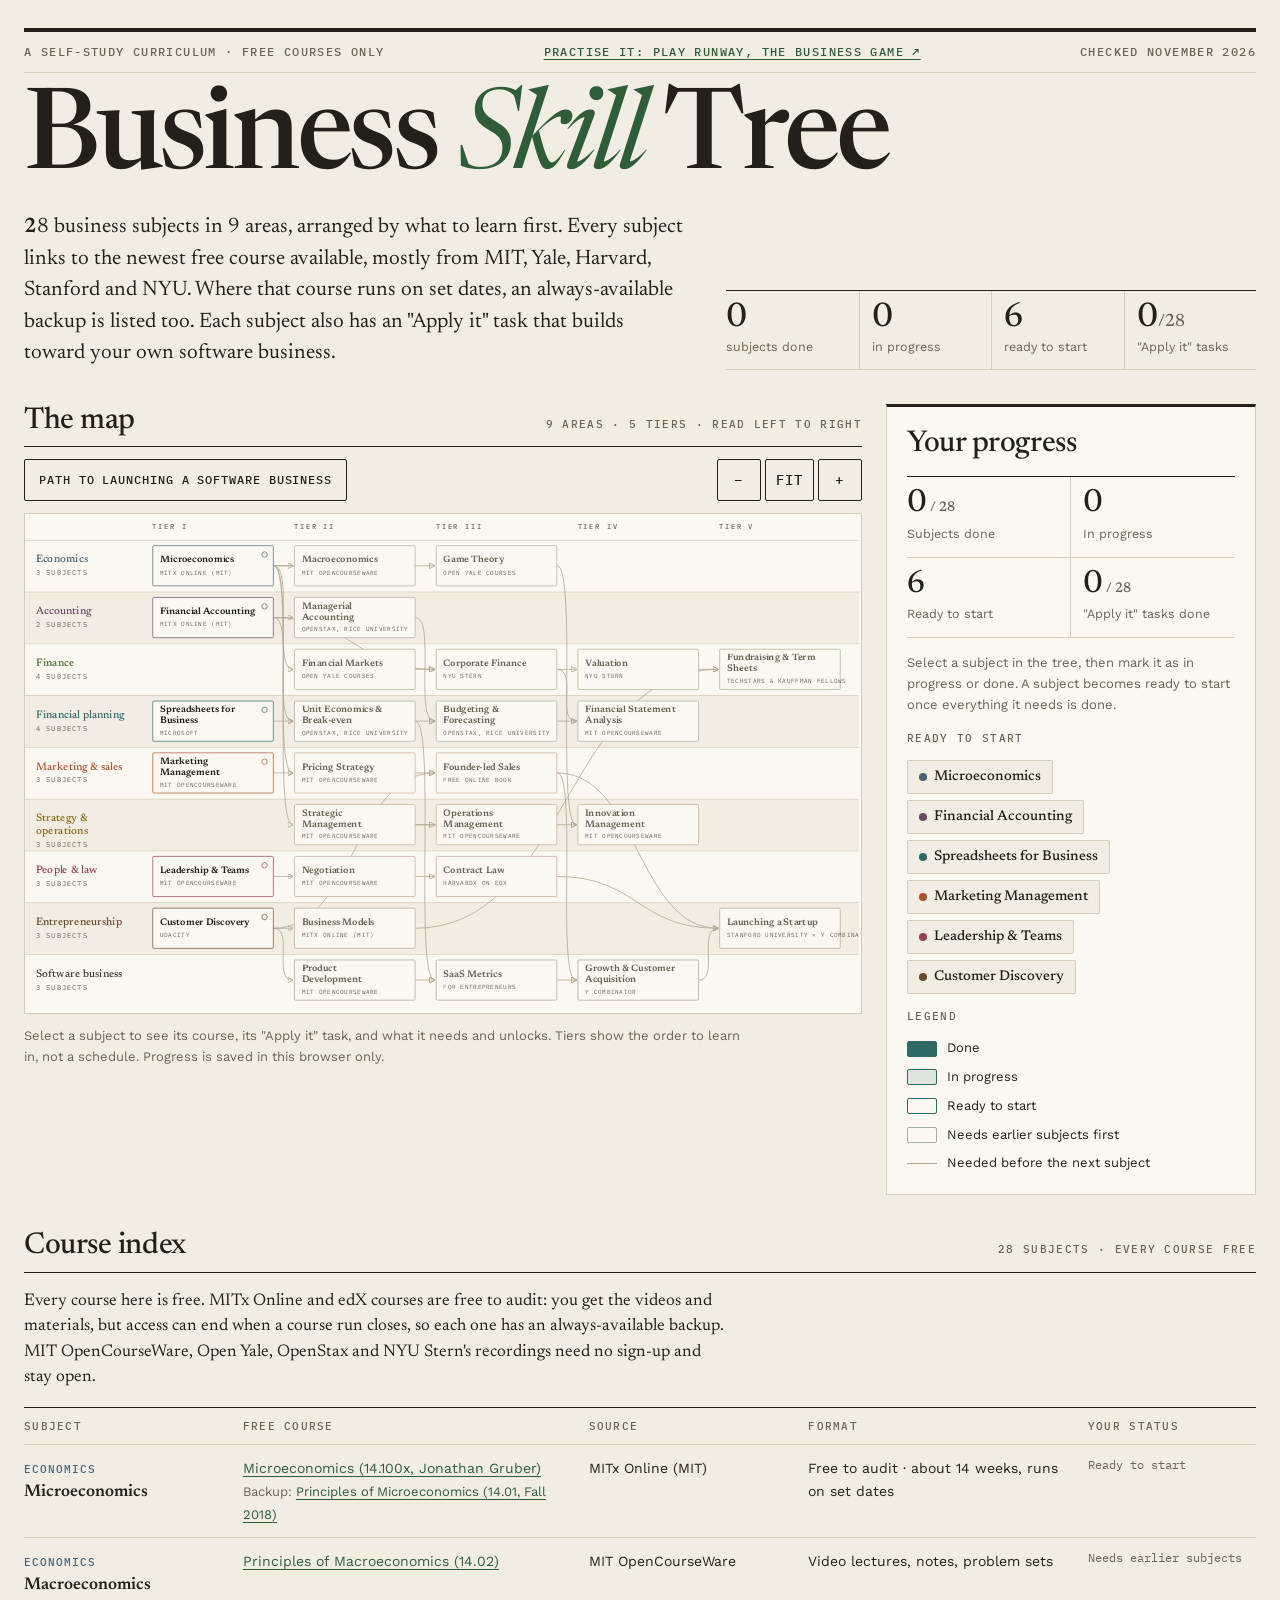
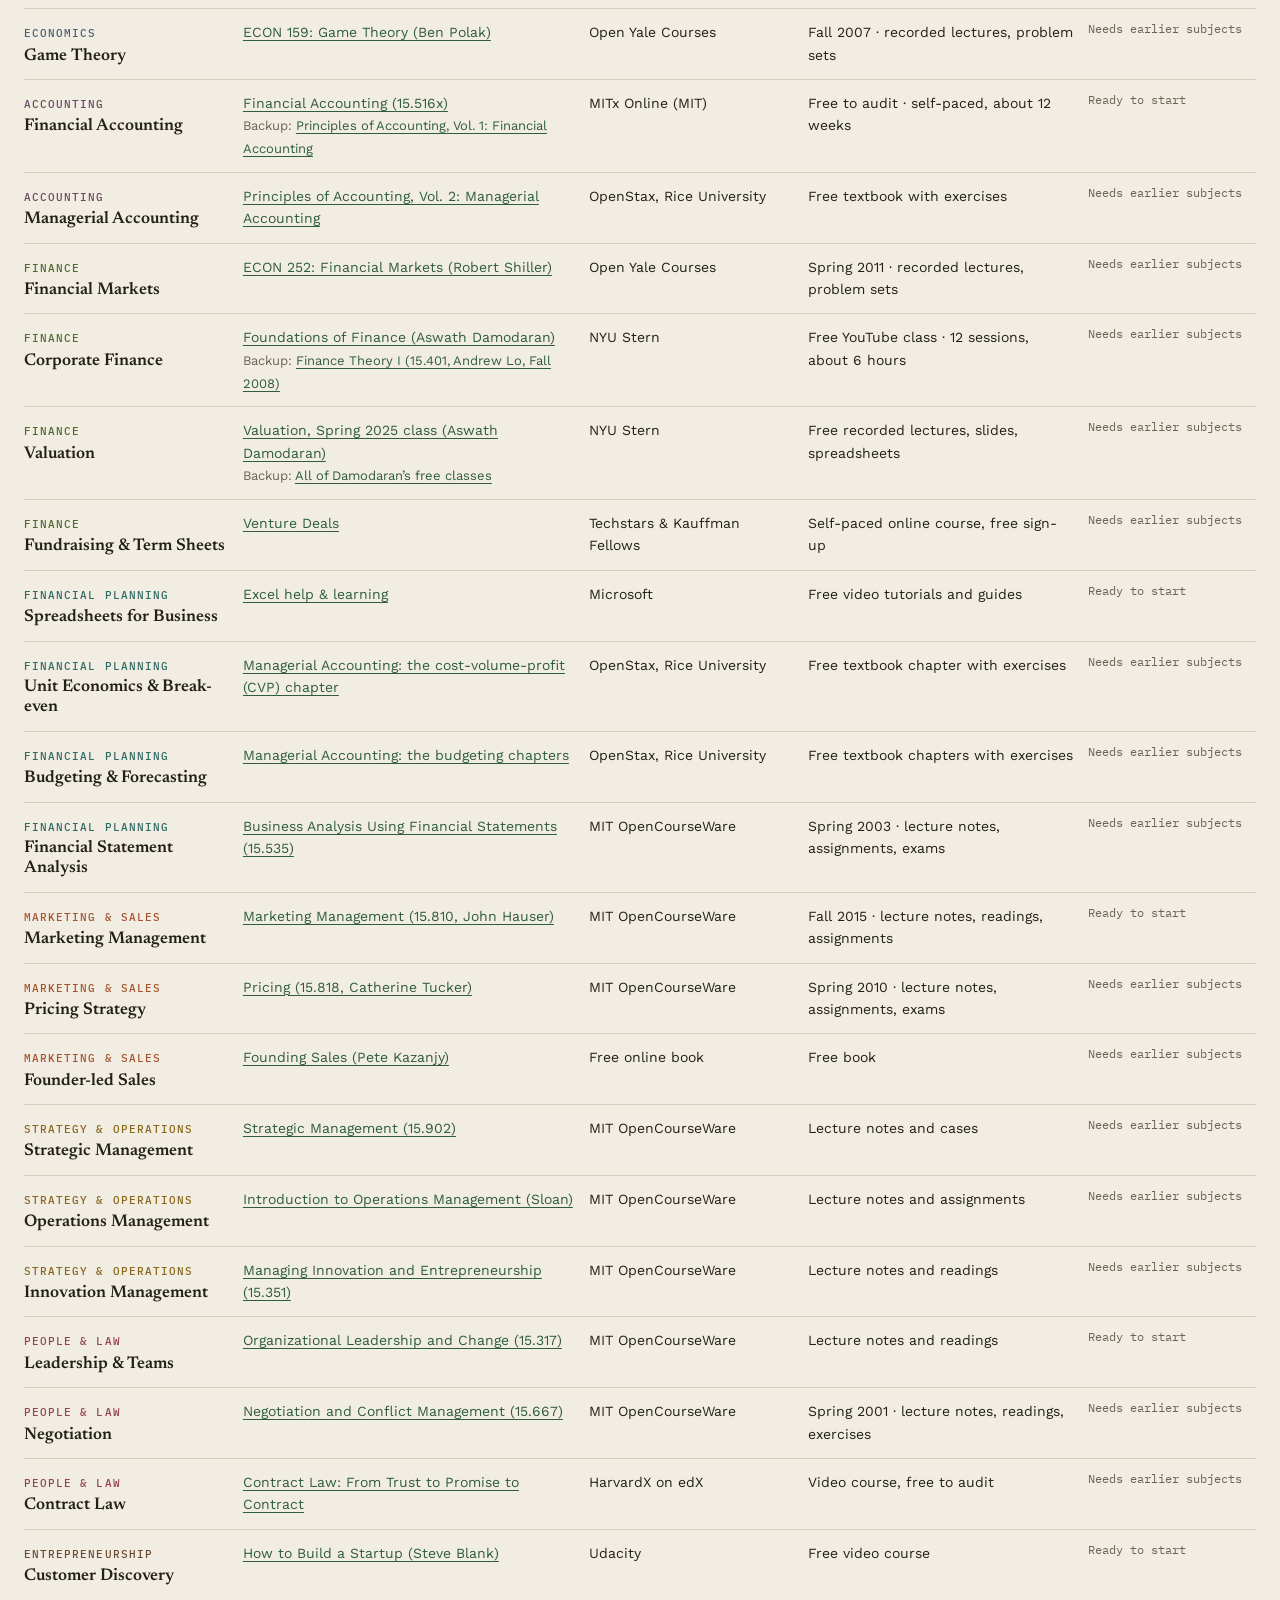
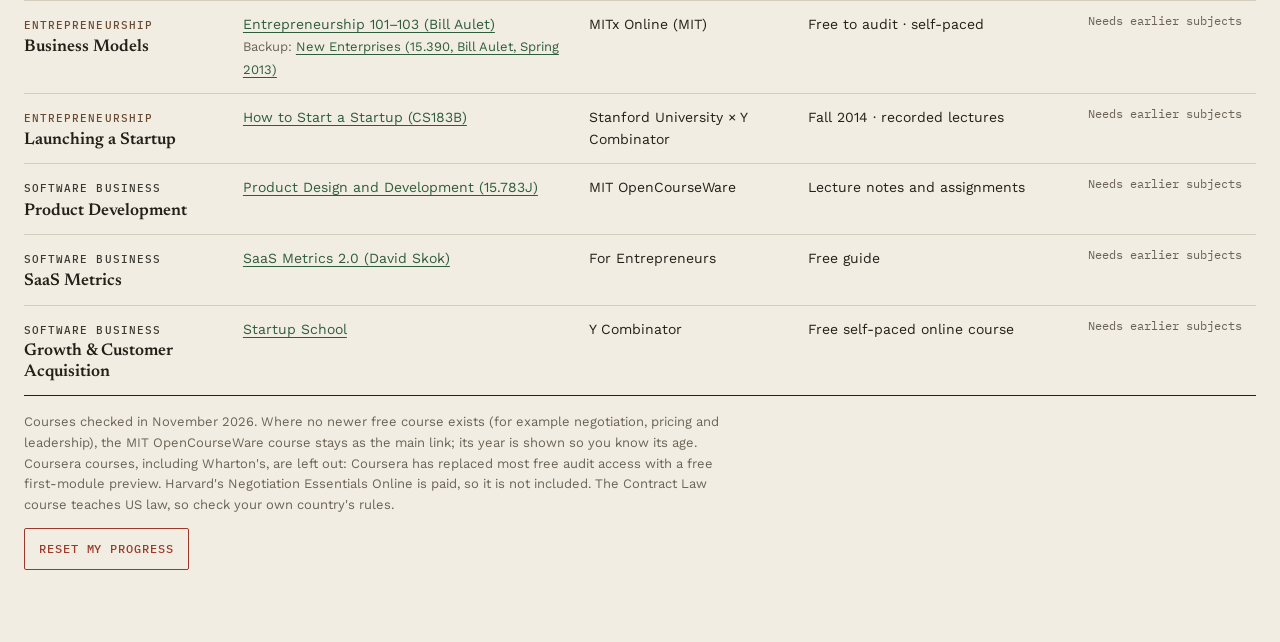
==== commit 2631240a: "Add Runway business simulation game (version 1) Month-by-month simulation with Café and Software sub" ====
--- a/index.html
+++ b/index.html
@@ -3,6 +3,7 @@
 <head>
 <meta charset="utf-8">
 <meta name="viewport" content="width=device-width, initial-scale=1, viewport-fit=cover">
+<style>[hidden]{display:none!important}</style>
 <title>Business Skill Tree</title>
 <link rel="preconnect" href="https://fonts.googleapis.com">
 <link rel="preconnect" href="https://fonts.gstatic.com" crossorigin>
@@ -43,6 +44,7 @@
 /* Masthead */
 header.mast{display:flex;flex-direction:column;gap:18px;border-top:4px solid var(--ink);padding-top:12px}
 .dateline{display:flex;flex-wrap:wrap;justify-content:space-between;gap:6px 18px;font:500 11.5px/1.4 var(--f-mono);text-transform:uppercase;letter-spacing:.12em;color:var(--muted);padding-bottom:12px;border-bottom:1px solid var(--rule)}
+.dateline a{color:var(--accent)}
 .mast h1{font-size:clamp(48px,9vw,112px);line-height:.92;letter-spacing:-.035em;font-weight:500;font-variation-settings:"opsz" 72}
 .mast h1 em{font-style:italic;font-weight:400;color:var(--accent)}
 .mast-row{display:grid;grid-template-columns:minmax(0,1fr);gap:18px 40px;align-items:end}
@@ -160,7 +162,7 @@
 
 <div class="wrap">
   <header class="mast">
-    <div class="dateline"><span>A self-study curriculum</span><span>Free courses only</span><span>Checked November 2026</span></div>
+    <div class="dateline"><span>A self-study curriculum · Free courses only</span><a id="gameLink" href="https://claude.ai/artifact/HzLzFXMYf3X44QqsEYkBpL">Practise it: play Runway, the business game ↗</a><span>Checked November 2026</span></div>
     <h1>Business <em>Skill</em> Tree</h1>
     <div class="mast-row">
     <p class="lede">28 business subjects in 9 areas, arranged by what to learn first. Every subject links to the newest free course available, mostly from MIT, Yale, Harvard, Stanford and NYU. Where that course runs on set dates, an always-available backup is listed too. Each subject also has an "Apply it" task that builds toward your own software business.</p>
@@ -206,6 +208,7 @@
 
 <script>
 (function(){
+if (/github\.io$/.test(location.hostname)) document.getElementById('gameLink').href = 'game/';
 const OCW = q => 'https://ocw.mit.edu/search/?q=' + encodeURIComponent(q);
 const OSX_MGMT = 'https://openstax.org/books/principles-managerial-accounting/pages/preface';
 const LANES = [
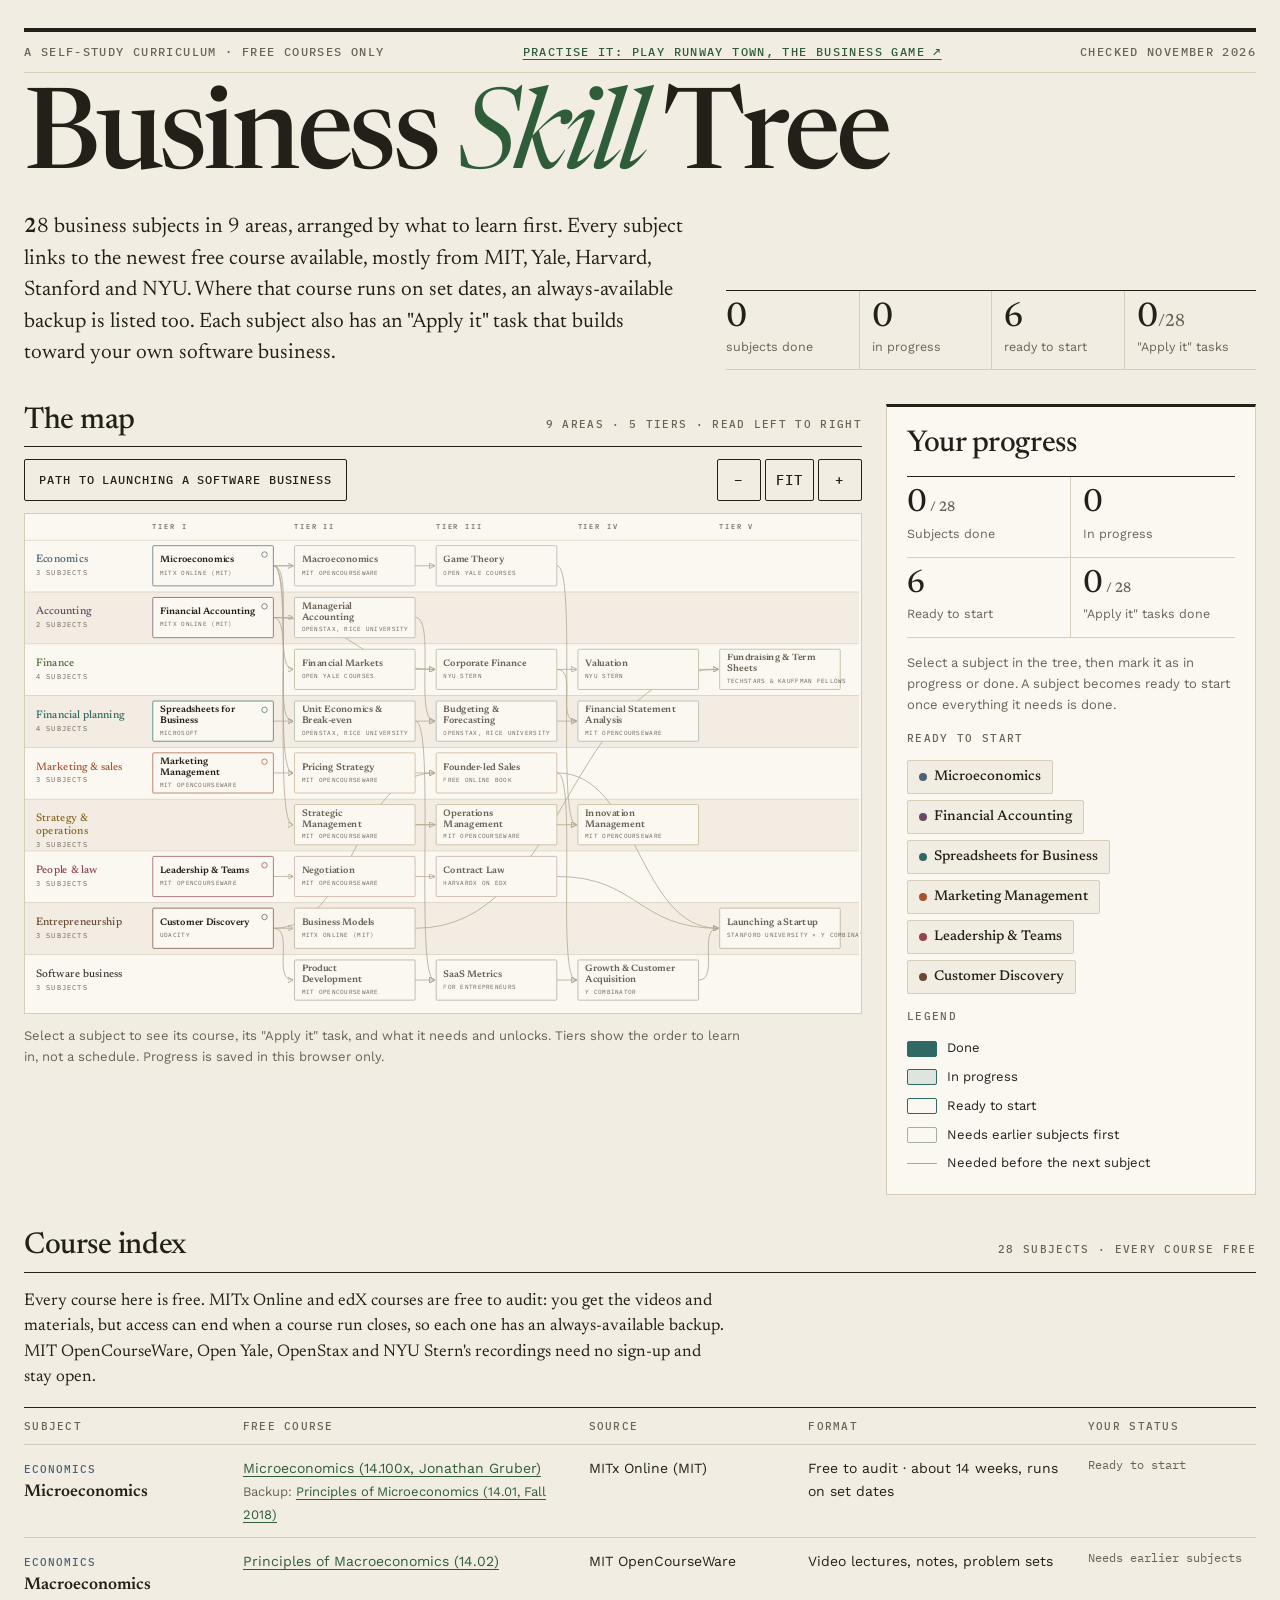
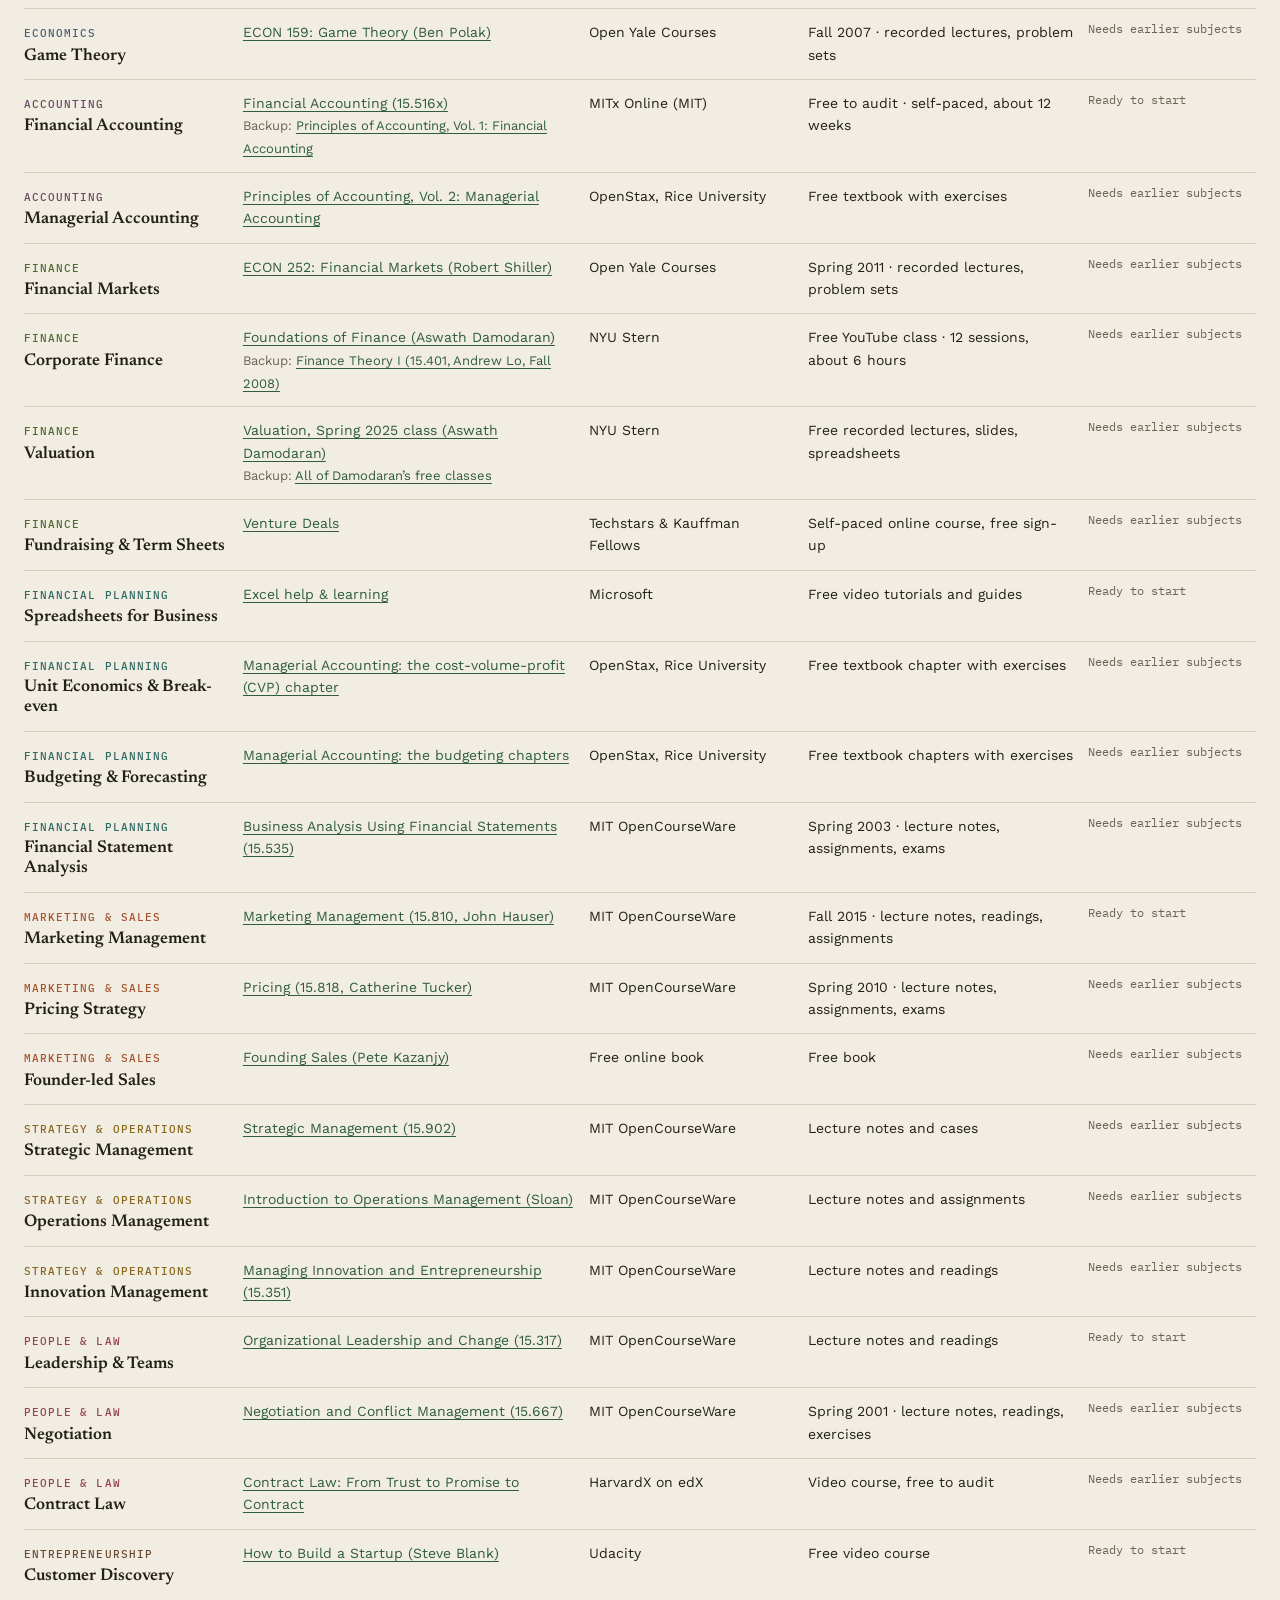
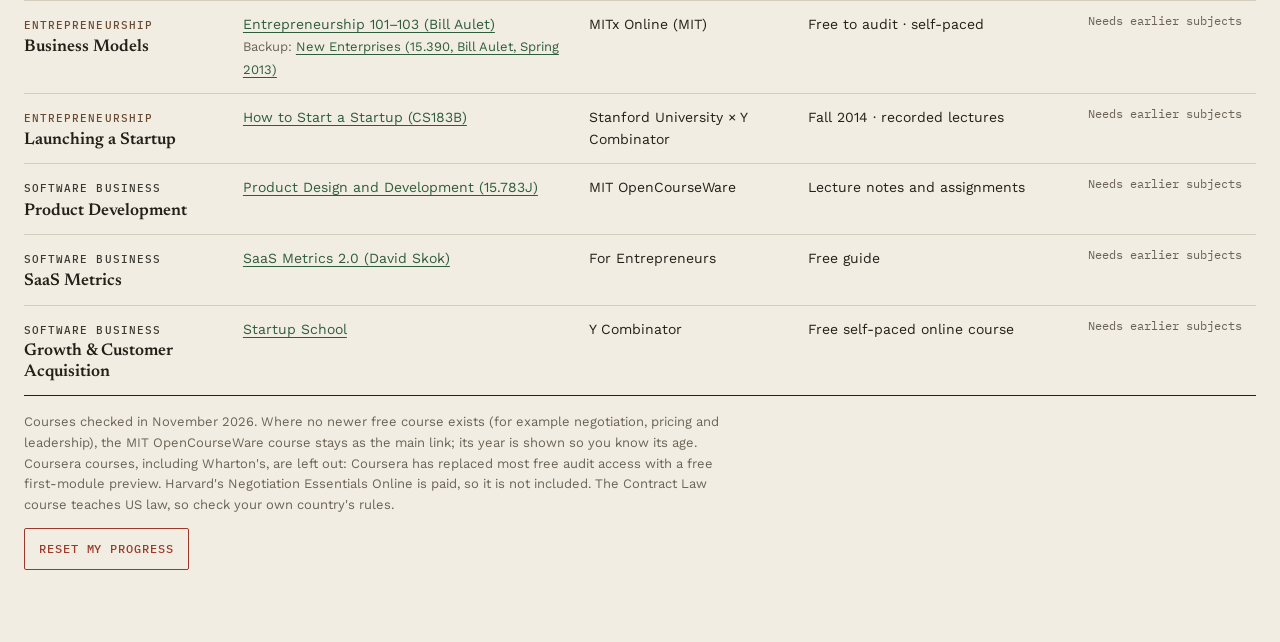
==== commit 2bae2cfd: "Remove Classic Runway - Delete game/ (Classic Runway). Runway Town is now the only game. - Skill Tre" ====
--- a/index.html
+++ b/index.html
@@ -162,7 +162,7 @@
 
 <div class="wrap">
   <header class="mast">
-    <div class="dateline"><span>A self-study curriculum · Free courses only</span><a id="gameLink" href="https://claude.ai/artifact/HzLzFXMYf3X44QqsEYkBpL">Practise it: play Runway, the business game ↗</a><span>Checked November 2026</span></div>
+    <div class="dateline"><span>A self-study curriculum · Free courses only</span><a id="gameLink" href="https://claude.ai/artifact/RghkauhkLxFejxRHSc4Pdz">Practise it: play Runway Town, the business game ↗</a><span>Checked November 2026</span></div>
     <h1>Business <em>Skill</em> Tree</h1>
     <div class="mast-row">
     <p class="lede">28 business subjects in 9 areas, arranged by what to learn first. Every subject links to the newest free course available, mostly from MIT, Yale, Harvard, Stanford and NYU. Where that course runs on set dates, an always-available backup is listed too. Each subject also has an "Apply it" task that builds toward your own software business.</p>
@@ -208,7 +208,7 @@
 
 <script>
 (function(){
-if (/github\.io$/.test(location.hostname)) document.getElementById('gameLink').href = 'game/';
+if (/github\.io$/.test(location.hostname)) document.getElementById('gameLink').href = 'world/';
 const OCW = q => 'https://ocw.mit.edu/search/?q=' + encodeURIComponent(q);
 const OSX_MGMT = 'https://openstax.org/books/principles-managerial-accounting/pages/preface';
 const LANES = [
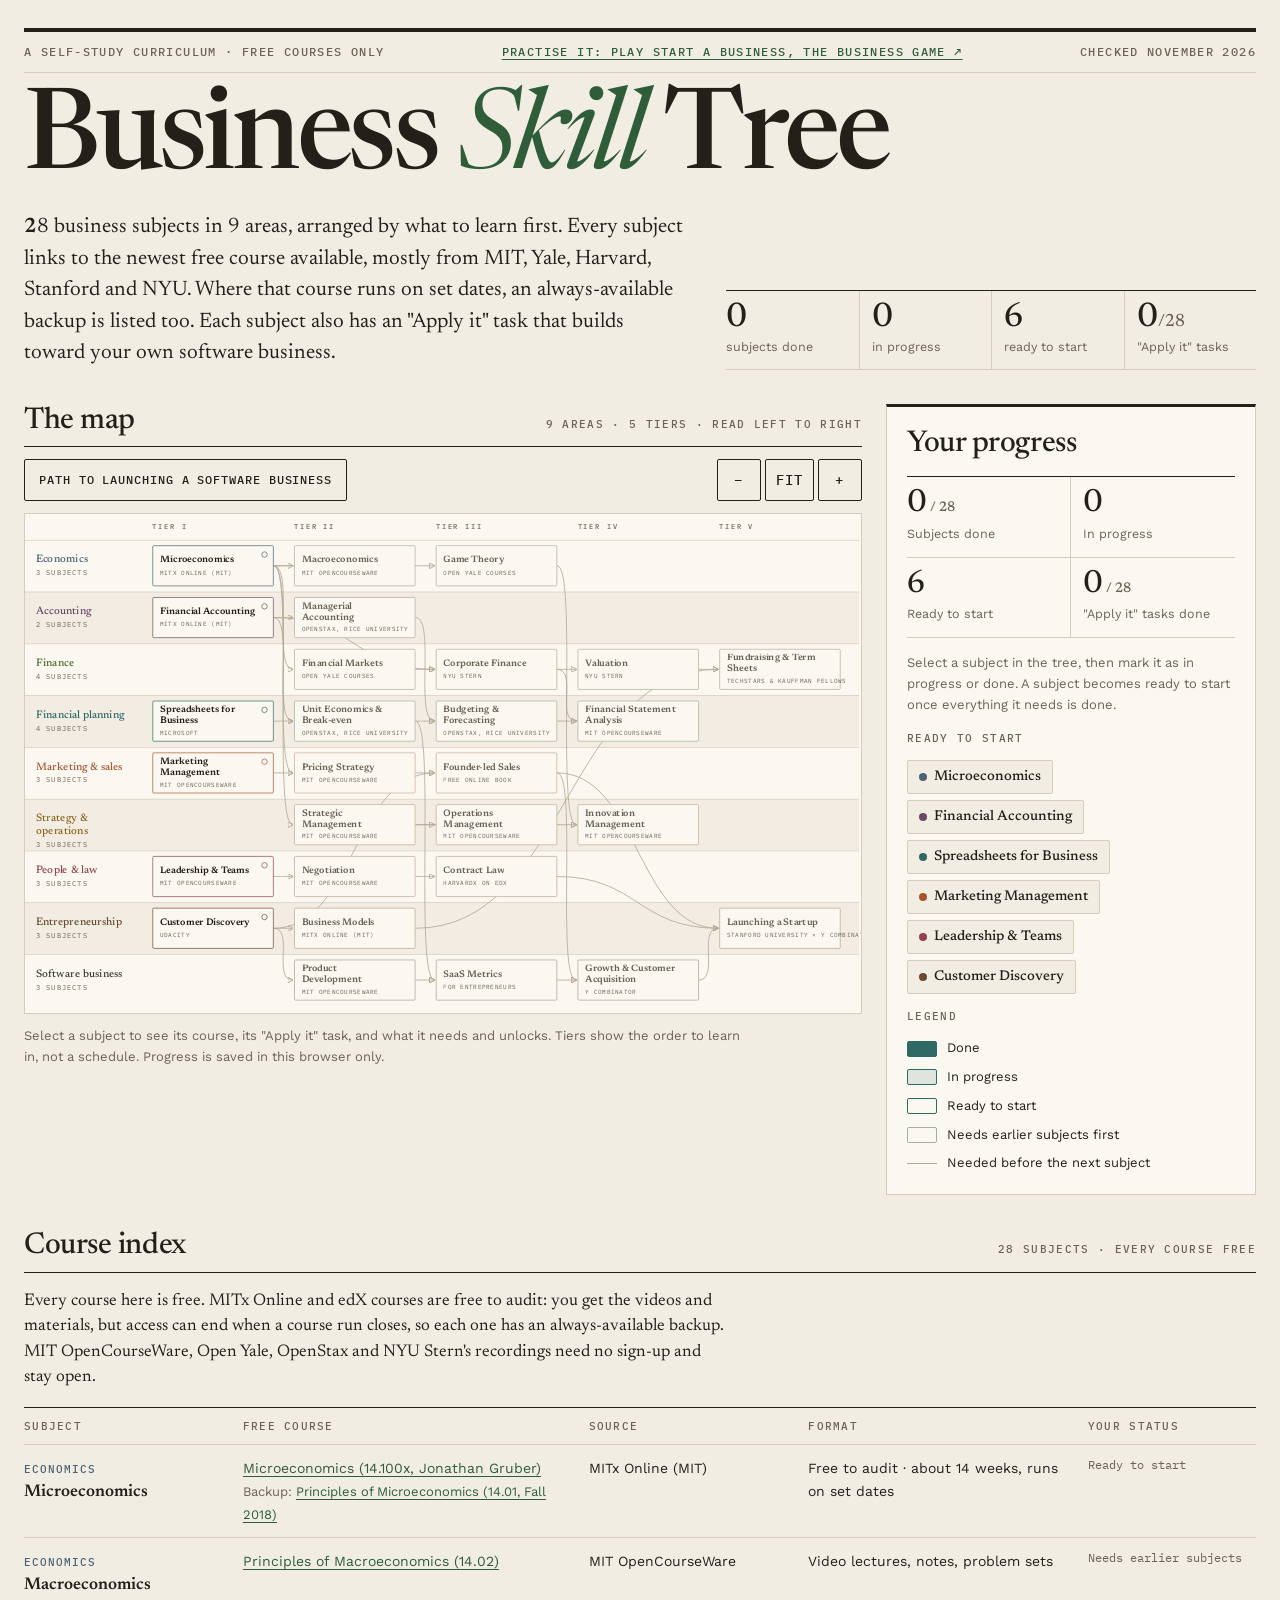
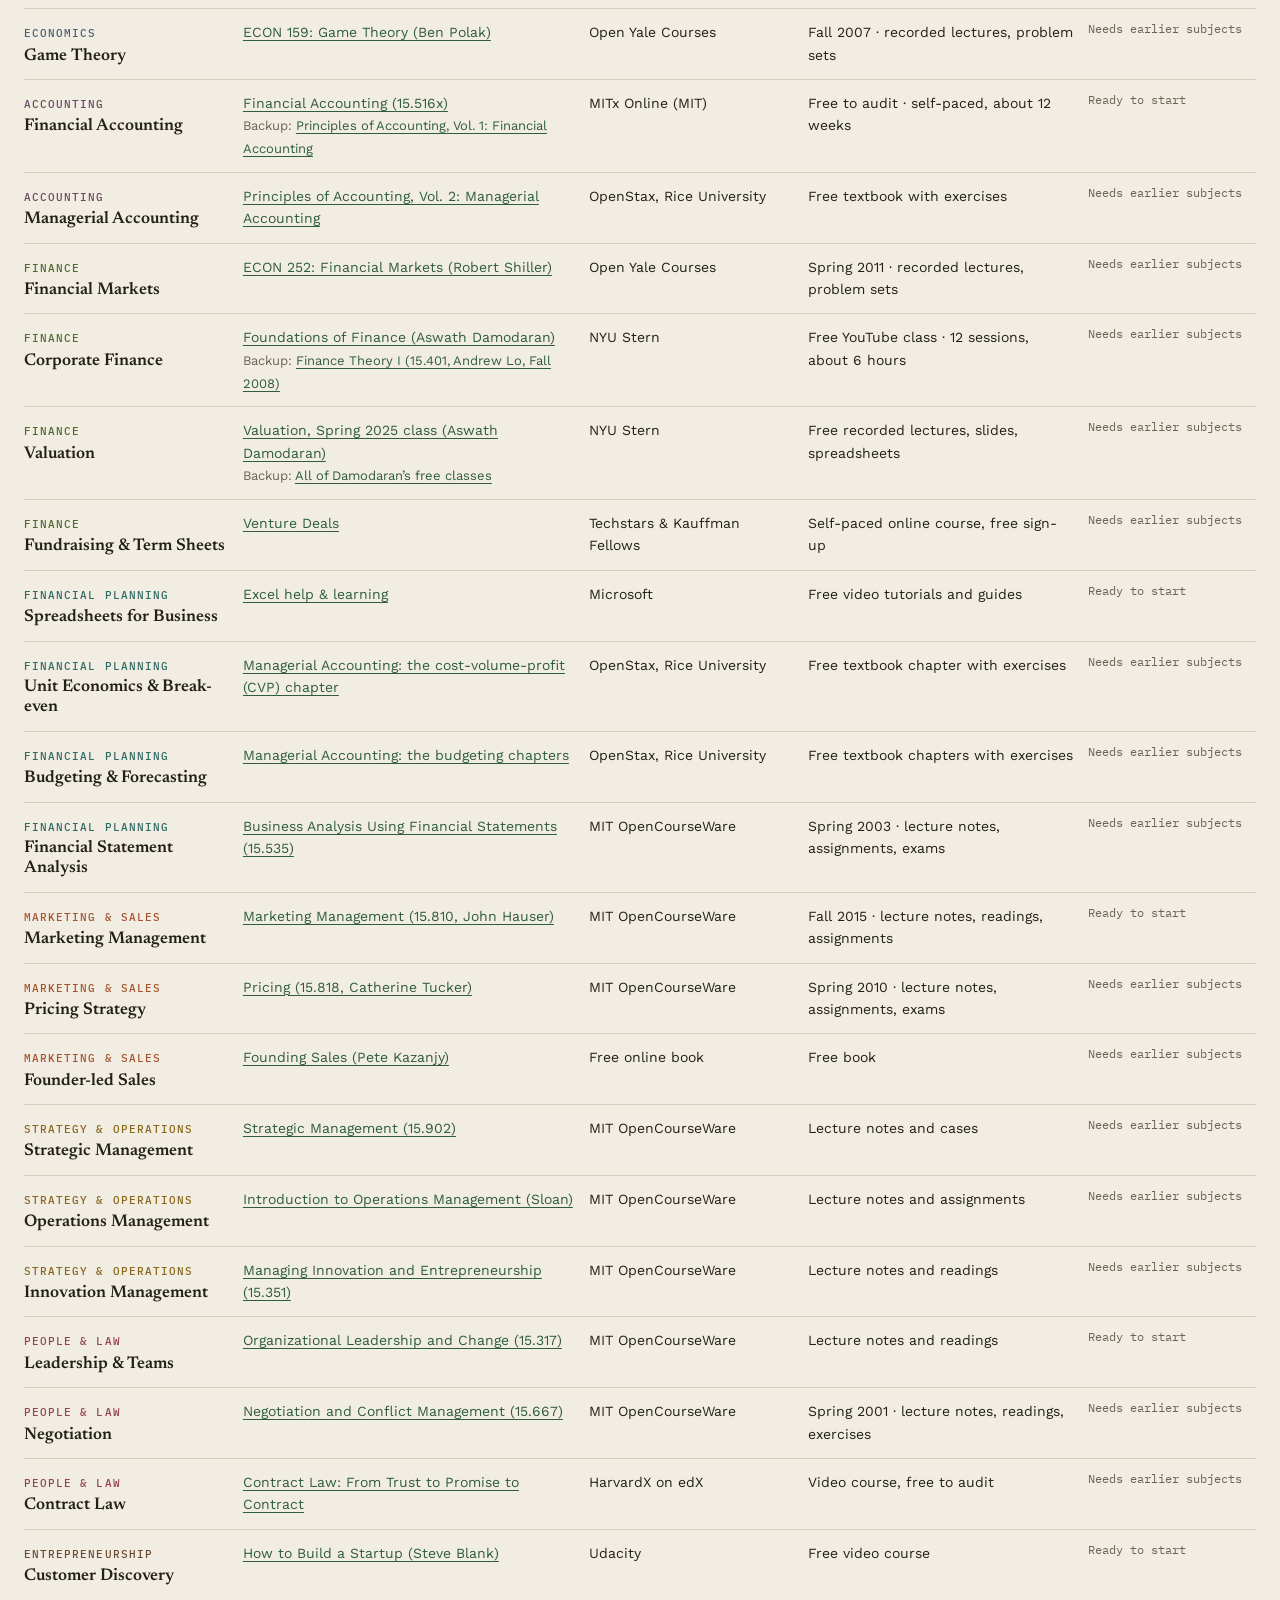
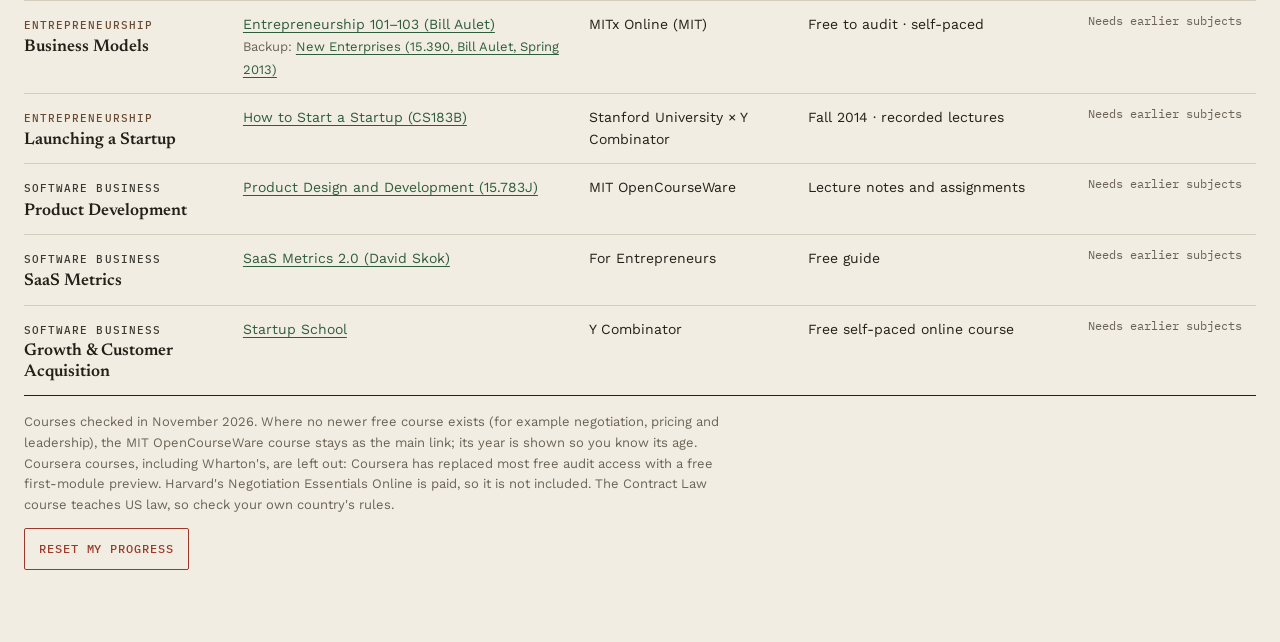
==== commit 56d35ea8: "Start a Business: standalone game, built-in lessons, portable engine - Rename Runway Town to Start a" ====
--- a/index.html
+++ b/index.html
@@ -162,7 +162,7 @@
 
 <div class="wrap">
   <header class="mast">
-    <div class="dateline"><span>A self-study curriculum · Free courses only</span><a id="gameLink" href="https://claude.ai/artifact/RghkauhkLxFejxRHSc4Pdz">Practise it: play Runway Town, the business game ↗</a><span>Checked November 2026</span></div>
+    <div class="dateline"><span>A self-study curriculum · Free courses only</span><a id="gameLink" href="https://claude.ai/artifact/RghkauhkLxFejxRHSc4Pdz">Practise it: play Start a Business, the business game ↗</a><span>Checked November 2026</span></div>
     <h1>Business <em>Skill</em> Tree</h1>
     <div class="mast-row">
     <p class="lede">28 business subjects in 9 areas, arranged by what to learn first. Every subject links to the newest free course available, mostly from MIT, Yale, Harvard, Stanford and NYU. Where that course runs on set dates, an always-available backup is listed too. Each subject also has an "Apply it" task that builds toward your own software business.</p>
